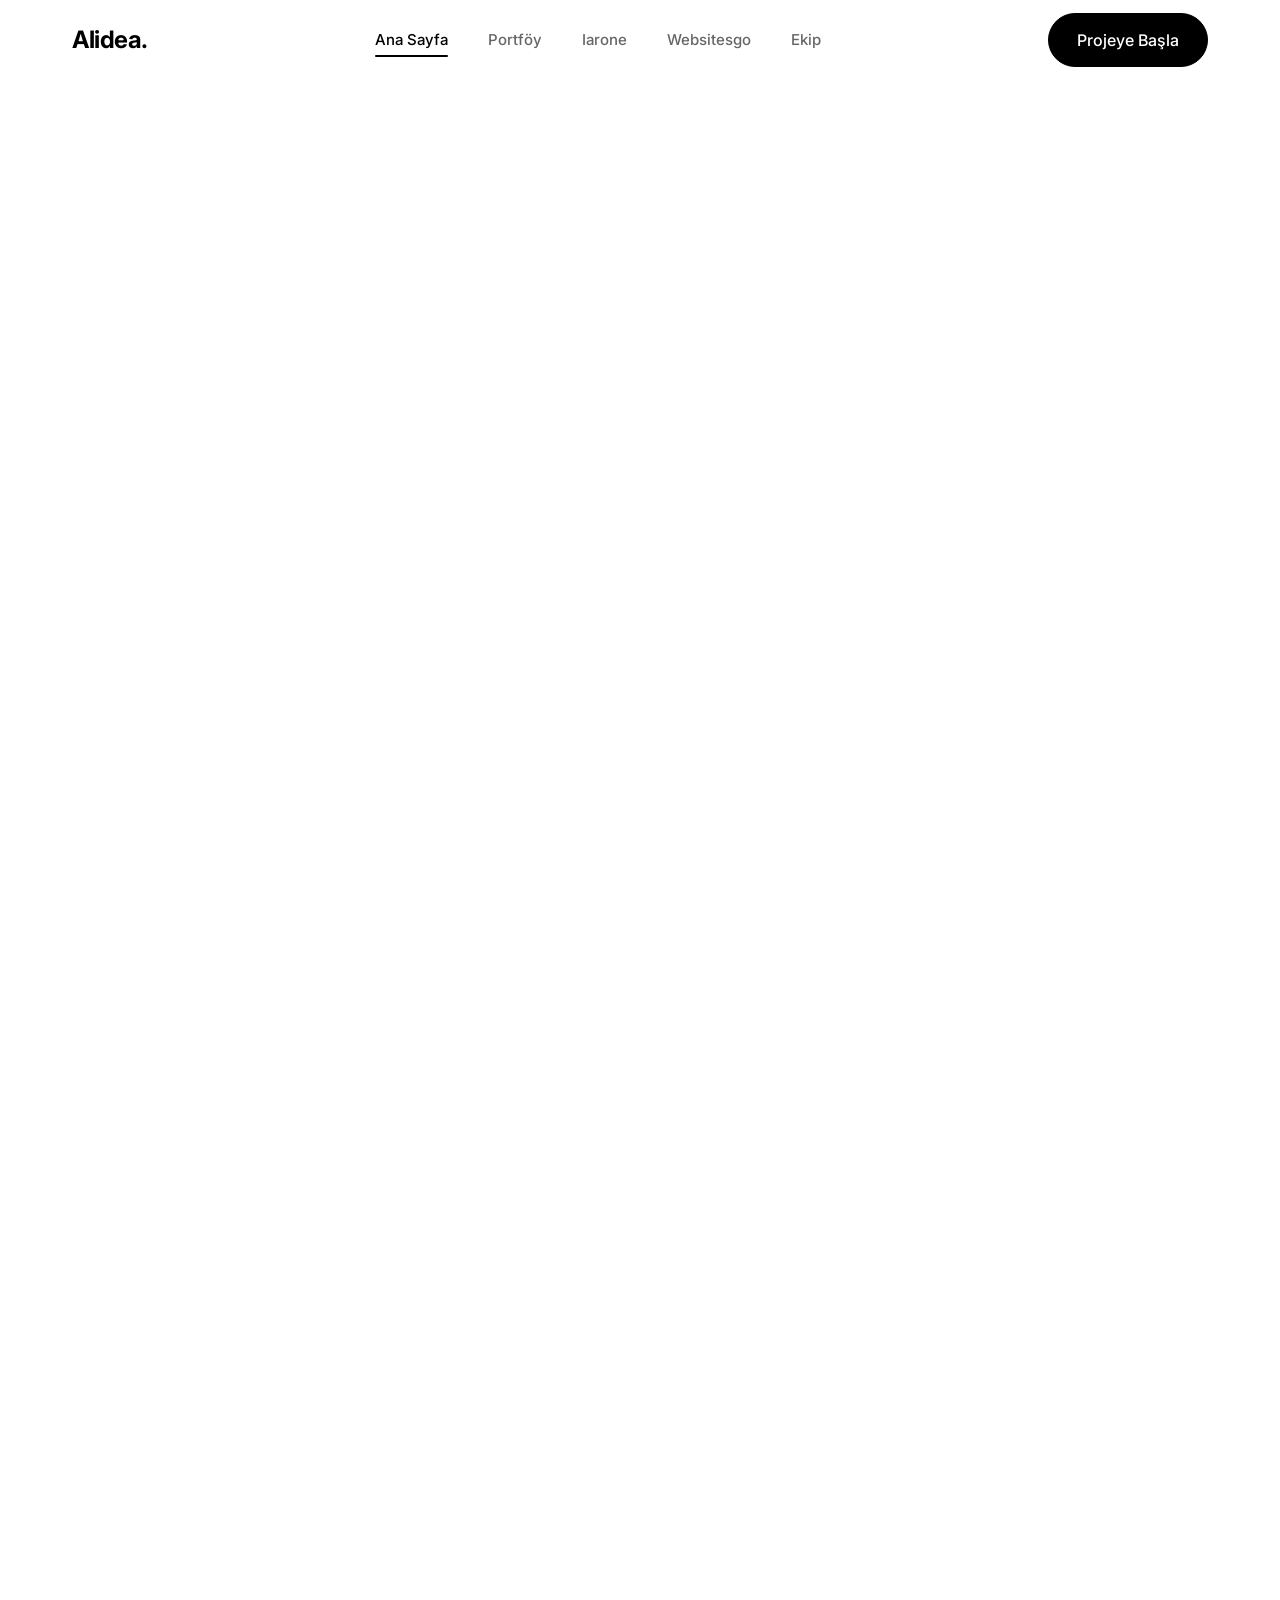
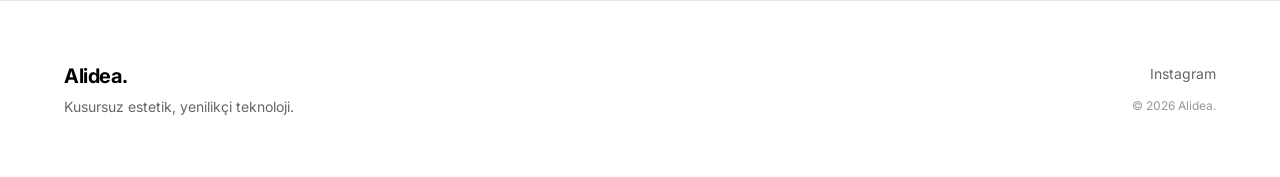
==== index.html @ 19728bf5 "Update footer across all pages with basic minimalist design and dark mode support" ====
<!DOCTYPE html>
<html lang="tr">
<head>
    <meta charset="UTF-8">
    <meta name="viewport" content="width=device-width, initial-scale=1.0">
    <title>Alidea | Dijital Reklam ve Yazılım</title>
    <link rel="stylesheet" href="styles.css">
    <link href="https://fonts.googleapis.com/css2?family=Inter:wght@300;400;500;600;700&display=swap" rel="stylesheet">
    <link rel="stylesheet" href="https://cdnjs.cloudflare.com/ajax/libs/font-awesome/6.4.0/css/all.min.css">
</head>
<body>
    <nav class="navbar">
        <div class="nav-container">
            <a href="index.html" class="logo">Alidea.</a>
            <ul class="nav-links">
                <li><a href="index.html" class="active">Ana Sayfa</a></li>
                <li><a href="portfolio.html">Portföy</a></li>
                <li><a href="iarone.html">Iarone</a></li>
                <li><a href="websitesgo.html">Websitesgo</a></li>
                <li><a href="team.html">Ekip</a></li>
            </ul>
            <a id="navOpenModalBtn" class="btn btn-primary" style="cursor:pointer;">Projeye Başla</a>
        </div>
    </nav>

    <main>
        <!-- Hero Section -->
        <section class="hero slide-up" style="padding-bottom: 4rem; justify-content: center;">
            <div class="hero-content" style="display: flex; flex-direction: column; align-items: center; width: 100%; text-align: center;">
                <div class="hero-left" style="display: flex; flex-direction: column; align-items: center; max-width: 1000px; margin: 0 auto;">
                    <span class="badge">Dijital Reklam & Yazılım Çözümleri</span>
                    <h1 style="font-size: clamp(3.5rem, 8vw, 6.5rem); line-height: 1.05; letter-spacing: -0.04em; text-align: center;">Geleceği tanımlayan<br>dijital deneyimler<br>tasarlıyoruz.</h1>
                    <p style="max-width: 600px; margin-top: 1.5rem; text-align: center; font-size: 1.125rem;">Markanızı yükseltmek için üst düzey stratejiyi kusursuz mühendislikle harmanlıyoruz.</p>
                    <div class="hero-actions" style="justify-content: center; margin-top: 3rem; width: 100%;">
                        <a href="portfolio.html" class="btn btn-primary">Portföyümüz</a>
                        <a href="iarone.html" class="btn btn-secondary">Iarone'u Keşfet</a>
                    </div>
                </div>
            </div>
        </section>

        <!-- Güven Bandı (Ticker) -->
        <div class="ticker-wrap slide-up">
            <div class="ticker">
                <div class="ticker-item">EGE WAFFLE</div>
                <div class="ticker-item divider">/</div>
                <div class="ticker-item">CAKELAB BY ALPNAR</div>
                <div class="ticker-item divider">/</div>
                <div class="ticker-item">ZULU COFFEE</div>
                <div class="ticker-item divider">/</div>
                <div class="ticker-item">CAFEINN</div>
                <div class="ticker-item divider">/</div>
                <div class="ticker-item">IARONE</div>
                <div class="ticker-item divider">/</div>
                <div class="ticker-item">WEBSITESGO</div>
                <div class="ticker-item divider">/</div>
                <div class="ticker-item">ALIDEA</div>
                <div class="ticker-item divider">/</div>
                <!-- Duplicate for infinite effect -->
                <div class="ticker-item">EGE WAFFLE</div>
                <div class="ticker-item divider">/</div>
                <div class="ticker-item">CAKELAB BY ALPNAR</div>
                <div class="ticker-item divider">/</div>
                <div class="ticker-item">ZULU COFFEE</div>
                <div class="ticker-item divider">/</div>
                <div class="ticker-item">CAFEINN</div>
                <div class="ticker-item divider">/</div>
                <div class="ticker-item">IARONE</div>
                <div class="ticker-item divider">/</div>
                <div class="ticker-item">WEBSITESGO</div>
                <div class="ticker-item divider">/</div>
                <div class="ticker-item">ALIDEA</div>
                <div class="ticker-item divider">/</div>
            </div>
        </div>

        <!-- Manifesto -->
        <section class="manifesto slide-up">
            <h2>Sıradan bir ajans değiliz.<br>Kendi teknolojimizi üreten<br>bir inovasyon merkeziyiz.</h2>
        </section>

        <!-- Metrikler -->
        <section class="metrics slide-up">
            <div class="metric-grid">
                <div class="metric-item">
                    <h3><span class="counter" data-target="20">0</span>M+</h3>
                    <p>Organik İzlenme</p>
                </div>
                <div class="metric-item">
                    <h3><span class="counter" data-target="50">0</span>+</h3>
                    <p>Marka ile İş Birliği</p>
                </div>
                <div class="metric-item">
                    <h3><span class="counter" data-target="5">0</span></h3>
                    <p>Özel Teknoloji</p>
                </div>
            </div>
        </section>

        <!-- Reklam Kolu (Kreatif) -->
        <section class="creative-arm slide-up">
            <div class="arm-content">
                <span class="badge">01. Estetik</span>
                <h2>Kreatif Prodüksiyon<br>& Dijital Tasarım</h2>
                <p>Alidea'nın dışa dönük, dikkat çekici yüzü. Premiere Pro ve After Effects ile profesyonel video kurguları, kusursuz renk tonu ayarlarıyla markanıza özel (Sors, Ege Waffle vb.) transparan logolar ve sosyal medya estetiği.</p>
                <a href="portfolio.html" class="text-link">Çalışmaları İncele &rarr;</a>
            </div>
            <div class="arm-visual">
                <div class="glass-orb" style="display: flex; align-items: center; justify-content: center;">
                    <img src="png_alidea.png" alt="Alidea Logo" style="width: 75%; height: auto; opacity: 1;">
                </div>
            </div>
        </section>

        <!-- Yazılım Kolu (İnovasyon) - DARK MODE -->
        <section class="tech-arm dark-mode slide-up">
            <div class="tech-container">
                <div class="arm-visual tech-graphic">
                    <div class="code-block">
                        <span>function</span> initAR() {<br>
                        &nbsp;&nbsp;<span>return</span> <span>new</span> ThreeJS.Engine();<br>
                        }
                    </div>
                </div>
                <div class="arm-content">
                    <span class="badge dark-badge">02. İnovasyon</span>
                    <h2>Yazılım ve<br>İnovasyon Merkezi</h2>
                    <p>Hazır araçları kullanmakla yetinmeyip, sektöre yön veren kendi teknolojilerini inşa eden mühendislik altyapımız.</p>
                    <ul class="feature-list">
                        <li><strong>Iarone:</strong> 2D'yi 3D'ye dönüştüren SaaS platformu</li>
                        <li><strong>Websitesgo:</strong> Özel e-ticaret web altyapıları</li>
                        <li><strong>Plugin One:</strong> Premiere Pro otomasyonu</li>
                    </ul>
                    <a href="iarone.html" class="btn btn-primary inverse-btn">Iarone'u Keşfet</a>
                </div>
            </div>
        </section>

        <!-- Web Sitesi Kolu (Websitesgo) -->
        <section class="creative-arm slide-up" style="background: #FAFAFA; border-top: 1px solid rgba(0,0,0,0.05);">
            <div class="arm-content">
                <span class="badge" style="background: #E5E7EB; color: #374151; border: 1px solid rgba(0,0,0,0.1);">03. Web Sitesi</span>
                <h2>Özel Kurumsal<br>& E-Ticaret Altyapıları</h2>
                <p>Websitesgo altyapısı ile markanızın dijital vitrinini baştan yaratıyoruz. Yüksek performanslı, dönüşüm odaklı ve kusursuz SEO uyumluluğuna sahip kurumsal siteler ve e-ticaret platformları.</p>
                <a href="websitesgo.html" class="text-link" style="color: #111;">Websitesgo'yu İncele &rarr;</a>
            </div>
            <div class="arm-visual">
                <div class="glass-orb" style="display: flex; align-items: center; justify-content: center; background: rgba(0,0,0,0.03); border: 1px solid rgba(0,0,0,0.05); box-shadow: none;">
                    <img src="png_websitesgo.png" alt="Websitesgo Logo" style="width: 75%; height: auto; opacity: 1;">
                </div>
            </div>
        </section>

        <!-- Giant CTA -->
        <section class="giant-cta slide-up">
            <h2>Birlikte harika bir iş<br>ortaya çıkaralım.</h2>
            <button id="openModalBtn" class="btn btn-massive" style="border: none; cursor: pointer; font-family: inherit;">Projeye Başla</button>
        </section>

    </main>

    <!-- PROJECT LEAD MODAL -->
    <div id="leadModal" class="modal-overlay hidden">
        <div class="modal-content premium-modal split-modal">
            <button class="close-modal" id="closeModalBtn">&times;</button>
            
            <div class="modal-left">
                <div class="modal-left-content">
                    <h2 class="modal-brand">Alidea.</h2>
                    <h3 class="modal-slogan">Dijital Geleceğinizi<br>Birlikte İnşa Edelim</h3>
                    <p class="modal-desc">Sıradan bir ajans değiliz. Markanız için en yenilikçi çözümleri üreten bir inovasyon merkeziyiz.</p>
                    <div class="modal-contact">
                        <div class="contact-item"><i class="fa-solid fa-envelope"></i> info@alidea.com</div>
                        <div class="contact-item"><i class="fa-solid fa-phone"></i> +90 (850) 123 45 67</div>
                    </div>
                </div>
                <!-- Decorative Elements -->
                <div class="modal-circle-1"></div>
                <div class="modal-circle-2"></div>
            </div>

            <div class="modal-right">
                <div id="formContentWrap">
                    <div class="modal-header">
                        <h3>Projeye Başla</h3>
                        <p>Hangi alanda birlikte çalışacağız?</p>
                    </div>

                    <form id="leadForm" class="lead-form">
                        <div class="form-group category-selection premium-categories">
                            <label class="category-btn">
                                <input type="radio" name="project_category" value="Yazılım ve Teknoloji" required>
                                <span class="btn-design">Yazılım ve Teknoloji</span>
                            </label>
                            <label class="category-btn">
                                <input type="radio" name="project_category" value="Web Sitesi">
                                <span class="btn-design">Web Sitesi</span>
                            </label>
                            <label class="category-btn">
                                <input type="radio" name="project_category" value="Dijital Reklam">
                                <span class="btn-design">Dijital Reklam</span>
                            </label>
                            <label class="category-btn">
                                <input type="radio" name="project_category" value="Iarone Projesi">
                                <span class="btn-design">Iarone Projesi</span>
                            </label>
                            <label class="category-btn">
                                <input type="radio" name="project_category" value="Video Editörlüğü">
                                <span class="btn-design">Video Editörlüğü</span>
                            </label>
                        </div>

                        <div class="form-row">
                            <div class="form-group modern-input-group">
                                <input type="email" id="leadEmail" name="email" required placeholder=" " class="glass-input premium-input modern-input">
                                <label for="leadEmail">E-posta Adresiniz</label>
                            </div>
                            <div class="form-group modern-input-group">
                                <input type="tel" id="leadPhone" name="phone" required placeholder=" " class="glass-input premium-input modern-input">
                                <label for="leadPhone">Telefon Numaranız</label>
                            </div>
                        </div>

                        <div class="form-group modern-input-group">
                            <textarea id="leadMessage" name="message" required rows="3" placeholder=" " class="glass-input premium-input modern-input"></textarea>
                            <label for="leadMessage">Proje Detayları ve Talepleriniz</label>
                        </div>

                        <button type="submit" class="btn btn-massive submit-btn premium-submit" id="leadSubmitBtn">
                            <span class="btn-text">Talebi Gönder <i class="fa-solid fa-arrow-right" style="margin-left: 8px;"></i></span>
                            <div class="spinner-ring" style="display:none;" id="submitSpinner"></div>
                        </button>
                    </form>
                </div>

                <!-- Premium Success State -->
                <div id="formSuccessMessage" class="success-overlay hidden">
                    <div class="success-icon-wrap">
                        <div class="success-icon-bg"></div>
                        <i class="fa-solid fa-check"></i>
                    </div>
                    <h3 class="success-title">Talep Gönderildi!</h3>
                    <p class="success-desc">Ekibimiz detayları inceleyip sizinle en kısa sürede iletişime geçecek. Birlikte harika işler çıkaracağız!</p>
                </div>
            </div>
        </div>
    </div>

    <footer class="basic-footer">
        <div class="footer-content">
            <div class="footer-left">
                <h2>Alidea.</h2>
                <p>Kusursuz estetik, yenilikçi teknoloji.</p>
            </div>
            <div class="footer-right">
                <div class="footer-socials">
                    <a href="https://www.instagram.com/alideaofficial?utm_source=ig_web_button_share_sheet&igsh=ZDNlZDc0MzIxNw==" target="_blank" rel="noopener noreferrer">Instagram</a>
                </div>
                <p class="footer-copy">&copy; 2026 Alidea.</p>
            </div>
        </div>
    </footer>
    <script src="script.js"></script>
</body>
</html>
---- styles.css ----
:root {
    --bg-color: #ffffff;
    --text-primary: #000000;
    --text-secondary: #666666;
    --border-color: #e5e5e5;
    --surface-color: #f9f9f9;
    --glass-bg: rgba(255, 255, 255, 0.7);
    --glass-border: rgba(255, 255, 255, 0.5);
    
    --font-stack: -apple-system, BlinkMacSystemFont, "San Francisco", "Inter", "Helvetica Neue", Helvetica, Arial, sans-serif;
    
    --shadow-sm: 0 4px 12px rgba(0, 0, 0, 0.05);
    --shadow-md: 0 12px 32px rgba(0, 0, 0, 0.08);
    --shadow-lg: 0 24px 64px rgba(0, 0, 0, 0.12);
    
    --radius-sm: 8px;
    --radius-md: 16px;
    --radius-lg: 24px;
    --radius-xl: 32px;
}

* {
    margin: 0;
    padding: 0;
    box-sizing: border-box;
}

body {
    font-family: var(--font-stack);
    background-color: var(--bg-color);
    color: var(--text-primary);
    line-height: 1.5;
    -webkit-font-smoothing: antialiased;
    overflow-x: hidden;
}

/* Typography */
h1 {
    font-size: clamp(3rem, 5vw, 4.5rem);
    font-weight: 700;
    letter-spacing: -0.03em;
    line-height: 1.1;
    margin-bottom: 1.5rem;
}

h2 {
    font-size: clamp(2rem, 4vw, 3rem);
    font-weight: 600;
    letter-spacing: -0.02em;
    margin-bottom: 1rem;
}

h3 {
    font-size: 1.5rem;
    font-weight: 600;
    letter-spacing: -0.01em;
}

p {
    color: var(--text-secondary);
    font-size: 1.125rem;
    max-width: 600px;
}

.badge {
    display: inline-block;
    padding: 6px 12px;
    background: var(--surface-color);
    border: 1px solid var(--border-color);
    border-radius: 100px;
    font-size: 0.875rem;
    font-weight: 500;
    margin-bottom: 1rem;
    text-transform: uppercase;
    letter-spacing: 0.05em;
    color: var(--text-secondary);
}

/* Buttons */
.btn {
    display: inline-block;
    padding: 14px 28px;
    border-radius: 100px;
    font-weight: 500;
    font-size: 1rem;
    text-decoration: none;
    transition: all 0.3s ease;
    cursor: pointer;
}

.btn-primary {
    background-color: var(--text-primary);
    color: var(--bg-color);
    border: 1px solid var(--text-primary);
}

.btn-primary:hover {
    background-color: #222;
    transform: translateY(-2px);
    box-shadow: 0 8px 24px rgba(0,0,0,0.15);
}

.btn-secondary {
    background-color: transparent;
    color: var(--text-primary);
    border: 1px solid var(--border-color);
}

.btn-secondary:hover {
    background-color: var(--surface-color);
    transform: translateY(-2px);
}

/* Navigation */
.navbar {
    position: fixed;
    top: 0;
    left: 0;
    right: 0;
    height: 80px;
    background: var(--glass-bg);
    backdrop-filter: blur(20px);
    -webkit-backdrop-filter: blur(20px);
    border-bottom: 1px solid var(--glass-border);
    z-index: 1000;
    display: flex;
    align-items: center;
}

.nav-container {
    width: 100%;
    max-width: 1200px;
    margin: 0 auto;
    padding: 0 2rem;
    display: flex;
    justify-content: space-between;
    align-items: center;
}

.logo {
    font-weight: 700;
    font-size: 1.5rem;
    text-decoration: none;
    color: var(--text-primary);
    letter-spacing: -0.02em;
}

.nav-links {
    display: flex;
    list-style: none;
    gap: 2.5rem;
}

.nav-links a {
    text-decoration: none;
    color: var(--text-secondary);
    font-size: 0.9375rem;
    font-weight: 500;
    transition: color 0.2s ease;
    position: relative;
    padding: 6px 0;
}

.nav-links a:hover,
.nav-links a.active {
    color: var(--text-primary);
}

.nav-links a.active::after {
    content: '';
    position: absolute;
    bottom: -2px;
    left: 0;
    right: 0;
    height: 2px;
    background-color: var(--text-primary);
    border-radius: 2px;
}

/* Sections */
section {
    padding: 8rem 2rem;
    max-width: 1200px;
    margin: 0 auto;
}

.section-header {
    text-align: center;
    margin-bottom: 4rem;
    display: flex;
    flex-direction: column;
    align-items: center;
}

/* Hero Section */
.hero {
    padding-top: 12rem;
    min-height: 100vh;
    display: flex;
    align-items: center;
}

.hero-content {
    display: grid;
    grid-template-columns: 1fr 1fr;
    gap: 4rem;
    align-items: center;
}

.hero-actions {
    display: flex;
    gap: 1rem;
    margin-top: 2.5rem;
}

.ui-mockup {
    background: var(--surface-color);
    border-radius: var(--radius-lg);
    padding: 1.5rem;
    box-shadow: var(--shadow-md);
    border: 1px solid var(--border-color);
}

.ui-header {
    margin-bottom: 1.5rem;
}

.ui-dots {
    display: flex;
    gap: 6px;
}

.ui-dots span {
    width: 12px;
    height: 12px;
    border-radius: 50%;
    background: #ddd;
}
.ui-dots span:nth-child(1) { background: #ff5f56; }
.ui-dots span:nth-child(2) { background: #ffbd2e; }
.ui-dots span:nth-child(3) { background: #27c93f; }

.ui-block {
    height: 60px;
    background: #fff;
    border-radius: var(--radius-sm);
    margin-bottom: 1rem;
    box-shadow: 0 2px 8px rgba(0,0,0,0.02);
}

.ui-block.highlight {
    height: 120px;
    background: linear-gradient(135deg, #f5f5f7, #ebebf0);
}

.ui-row {
    display: flex;
    gap: 1rem;
}

.ui-block.half {
    flex: 1;
}

/* Portfolio Section */
.bento-grid {
    display: grid;
    grid-template-columns: repeat(3, 1fr);
    grid-auto-rows: 300px;
    gap: 1.5rem;
}

.bento-item {
    background: var(--surface-color);
    border-radius: var(--radius-xl);
    padding: 2.5rem;
    position: relative;
    overflow: hidden;
    transition: transform 0.4s cubic-bezier(0.16, 1, 0.3, 1), box-shadow 0.4s ease;
    border: 1px solid var(--border-color);
    display: flex;
    flex-direction: column;
}

.bento-item:hover {
    transform: translateY(-4px) scale(1.01);
    box-shadow: var(--shadow-md);
}

.bento-item.large {
    grid-column: span 2;
    grid-row: span 2;
}

.bento-content {
    position: relative;
    z-index: 2;
}

.bento-image {
    position: absolute;
    bottom: 2rem;
    right: 2rem;
    max-width: 60%;
    max-height: 50%;
    z-index: 1;
}

.bento-image.center {
    top: 50%;
    left: 50%;
    transform: translate(-50%, -50%);
    width: 60%;
    height: 60%;
    display: flex;
    align-items: center;
    justify-content: center;
}

.bento-image img {
    max-width: 100%;
    max-height: 100%;
    object-fit: contain;
    filter: drop-shadow(0 10px 20px rgba(0,0,0,0.08));
}

.bento-item.dark-item {
    background: #111;
    color: #fff;
}
.bento-item.dark-item p {
    color: #888;
}

/* Product Section */
.product {
    padding-top: 4rem;
    padding-bottom: 8rem;
}

.product-container {
    background: linear-gradient(to bottom right, #fafafa, #f0f0f0);
    border-radius: 40px;
    padding: 4rem;
    position: relative;
    overflow: hidden;
}

.product-glass-panel {
    background: var(--glass-bg);
    backdrop-filter: blur(40px);
    -webkit-backdrop-filter: blur(40px);
    border: 1px solid var(--glass-border);
    border-radius: var(--radius-xl);
    padding: 4rem;
    display: grid;
    grid-template-columns: 1fr 1fr;
    gap: 4rem;
    align-items: center;
    box-shadow: var(--shadow-lg);
}

.product-logo {
    height: 48px;
    margin-bottom: 2rem;
    filter: drop-shadow(0 4px 12px rgba(0,0,0,0.1));
}

.glass-sphere {
    width: 300px;
    height: 300px;
    margin: 0 auto;
    border-radius: 50%;
    background: radial-gradient(circle at 30% 30%, rgba(255,255,255,0.9), rgba(200,200,200,0.1));
    box-shadow: 
        inset 0 0 40px rgba(255,255,255,0.8),
        0 20px 60px rgba(0,0,0,0.1);
    position: relative;
}
.glass-sphere::after {
    content: '';
    position: absolute;
    top: 10%;
    left: 20%;
    width: 30%;
    height: 30%;
    background: #fff;
    border-radius: 50%;
    filter: blur(10px);
    opacity: 0.8;
}

/* Team Section */
.team-grid {
    display: grid;
    grid-template-columns: repeat(3, 1fr);
    gap: 2rem;
}

.team-card {
    text-align: center;
}

.portrait {
    width: 100%;
    aspect-ratio: 3/4;
    background: var(--surface-color);
    border-radius: var(--radius-lg);
    margin-bottom: 1.5rem;
    border: 1px solid var(--border-color);
    transition: transform 0.4s ease;
}

.team-card:hover .portrait {
    transform: translateY(-8px);
    box-shadow: var(--shadow-md);
}

.team-info p {
    margin: 0 auto;
    font-size: 0.9375rem;
}

/* Footer */
.basic-footer {
    border-top: 1px solid var(--border-color);
    padding: 60px 5%;
    background-color: var(--bg-color);
}

/* Dark Basic Footer */
.basic-footer.dark-footer {
    background-color: #050505;
    border-top: 1px solid #222;
}

.basic-footer.dark-footer .footer-left h2,
.basic-footer.dark-footer .footer-email,
.basic-footer.dark-footer .footer-socials a:hover {
    color: #ffffff;
}

.basic-footer.dark-footer .footer-left p,
.basic-footer.dark-footer .footer-socials a,
.basic-footer.dark-footer .footer-socials span {
    color: #888888;
}

.basic-footer .footer-content {
    max-width: 1200px;
    margin: 0 auto;
    display: flex;
    justify-content: space-between;
    align-items: center;
    flex-wrap: wrap;
    gap: 30px;
}

.basic-footer .footer-left h2 {
    font-size: 20px;
    font-weight: 700;
    color: var(--text-primary);
    margin: 0 0 5px 0;
}

.basic-footer .footer-left p {
    font-size: 14px;
    color: var(--text-secondary);
    margin: 0;
}

.basic-footer .footer-right {
    text-align: right;
    display: flex;
    flex-direction: column;
    gap: 8px;
}

.basic-footer .footer-email {
    font-size: 15px;
    font-weight: 600;
    color: var(--text-primary);
    text-decoration: none;
}

.basic-footer .footer-socials {
    font-size: 14px;
    color: var(--text-secondary);
    display: flex;
    gap: 10px;
    justify-content: flex-end;
}

.basic-footer .footer-socials a {
    color: var(--text-secondary);
    text-decoration: none;
    transition: color 0.3s;
}

.basic-footer .footer-socials a:hover {
    color: var(--text-primary);
}

.basic-footer .footer-copy {
    font-size: 12px;
    color: #999;
    margin-top: 5px;
}

@media (max-width: 768px) {
    .basic-footer .footer-content {
        flex-direction: column;
        align-items: flex-start;
    }
    .basic-footer .footer-right {
        text-align: left;
        align-items: flex-start;
    }
    .basic-footer .footer-socials {
        justify-content: flex-start;
    }
}

/* Animations */
.slide-up {
    opacity: 0;
    transform: translateY(40px);
    transition: opacity 0.8s cubic-bezier(0.16, 1, 0.3, 1), transform 0.8s cubic-bezier(0.16, 1, 0.3, 1);
}

.slide-up.visible {
    opacity: 1;
    transform: translateY(0);
}

/* Responsive */
@media (max-width: 900px) {
    .hero-content {
        grid-template-columns: 1fr;
        text-align: center;
    }
    .hero-actions {
        justify-content: center;
    }
    .bento-grid {
        grid-template-columns: 1fr;
        grid-template-rows: auto;
    }
    .bento-item.large {
        grid-column: 1;
        grid-row: auto;
        min-height: 400px;
    }
    .product-glass-panel {
        grid-template-columns: 1fr;
        padding: 2rem;
    }
    .team-grid {
        grid-template-columns: 1fr;
    }
    .nav-links {
        display: none;
    }
    .metric-grid {
        grid-template-columns: 1fr;
        gap: 2rem;
    }
    .creative-arm, .tech-container {
        grid-template-columns: 1fr;
    }
    .tech-graphic {
        order: 2;
    }
}

/* Golden Tricks Additions */

/* Ticker */
.ticker-wrap {
    width: 100%;
    overflow: hidden;
    background-color: #fcfcfc;
    border-top: 1px solid var(--border-color);
    border-bottom: 1px solid var(--border-color);
    padding: 2rem 0;
    margin: 2rem 0 6rem 0;
}
.ticker {
    display: inline-flex;
    white-space: nowrap;
    animation: ticker 25s linear infinite;
}
.ticker-item {
    font-size: 1.125rem;
    font-weight: 600;
    color: #999;
    letter-spacing: 0.1em;
    padding: 0 3rem;
}
.ticker-item.divider {
    padding: 0;
    color: #ddd;
    font-weight: 300;
}
@keyframes ticker {
    0% { transform: translate3d(0, 0, 0); }
    100% { transform: translate3d(-50%, 0, 0); }
}

/* Manifesto */
.manifesto {
    text-align: center;
    padding: 6rem 2rem;
    max-width: 900px;
    margin: 0 auto;
}
.manifesto h2 {
    font-size: clamp(2.5rem, 6vw, 4rem);
    line-height: 1.1;
    letter-spacing: -0.04em;
    font-weight: 700;
    margin: 0;
}

/* Metrics */
.metrics {
    padding: 4rem 2rem;
    max-width: 1200px;
    margin: 0 auto;
}
.metric-grid {
    display: grid;
    grid-template-columns: repeat(3, 1fr);
    gap: 4rem;
    text-align: center;
}
.metric-item h3 {
    font-size: clamp(3.5rem, 8vw, 5.5rem);
    font-weight: 700;
    letter-spacing: -0.05em;
    line-height: 1;
    margin-bottom: 0.5rem;
}
.metric-item p {
    font-weight: 500;
    color: var(--text-secondary);
    text-transform: uppercase;
    letter-spacing: 0.1em;
    font-size: 0.875rem;
    margin: 0 auto;
}

/* Dual Arms (Creative vs Tech) */
.creative-arm, .tech-container {
    display: grid;
    grid-template-columns: 1fr 1fr;
    gap: 6rem;
    align-items: center;
    max-width: 1200px;
    margin: 0 auto;
}
.creative-arm {
    padding: 4rem 2rem 8rem 2rem;
}
.arm-content h2 {
    font-size: clamp(2.5rem, 4vw, 3.5rem);
    line-height: 1.1;
    margin-bottom: 1.5rem;
}
.text-link {
    display: inline-block;
    margin-top: 1.5rem;
    font-weight: 600;
    color: var(--text-primary);
    text-decoration: none;
    font-size: 1.125rem;
    border-bottom: 2px solid transparent;
    transition: border-color 0.3s;
}
.text-link:hover {
    border-color: var(--text-primary);
}
.glass-orb {
    width: 100%;
    aspect-ratio: 1;
    border-radius: 50%;
    background: linear-gradient(135deg, #f5f5f7, #e0e0e0);
    box-shadow: inset -20px -20px 40px rgba(255,255,255,0.8), 20px 20px 60px rgba(0,0,0,0.05);
}

/* Dark Mode Tech Section */
.tech-arm.dark-mode {
    max-width: 100%;
    background-color: #050505;
    color: #fff;
    padding: 10rem 0;
}
.tech-arm .tech-container {
    padding: 0 2rem;
}
.tech-arm .arm-content h2 {
    color: #fff;
}
.tech-arm .arm-content p {
    color: #888;
}
.badge.dark-badge {
    background: #111;
    border-color: #333;
    color: #aaa;
}
.feature-list {
    list-style: none;
    margin: 2rem 0;
}
.feature-list li {
    padding: 1rem 0;
    border-bottom: 1px solid #222;
    color: #ccc;
}
.feature-list li strong {
    color: #fff;
    margin-right: 0.5rem;
}
.btn-primary.inverse-btn {
    background-color: #fff;
    color: #000;
    border-color: #fff;
    margin-top: 1rem;
}
.btn-primary.inverse-btn:hover {
    background-color: #e5e5e5;
    box-shadow: 0 8px 32px rgba(255,255,255,0.2);
}
.code-block {
    background: #111;
    border: 1px solid #222;
    border-radius: var(--radius-lg);
    padding: 3rem;
    font-family: monospace;
    color: #888;
    font-size: 1.125rem;
    line-height: 1.8;
}
.code-block span {
    color: #fff;
    font-weight: bold;
}

/* Giant CTA */
.giant-cta {
    text-align: center;
    padding: 12rem 2rem;
    max-width: 1200px;
    margin: 0 auto;
}
.giant-cta h2 {
    font-size: clamp(3rem, 6vw, 5rem);
    letter-spacing: -0.04em;
    margin-bottom: 3rem;
}
.btn-massive {
    display: inline-block;
    padding: 24px 64px;
    background-color: var(--text-primary);
    color: var(--bg-color);
    font-size: 1.5rem;
    font-weight: 600;
    border-radius: 100px;
    text-decoration: none;
    transition: all 0.3s ease;
}
.btn-massive:hover {
    transform: translateY(-4px) scale(1.02);
    box-shadow: 0 24px 64px rgba(0,0,0,0.2);
}

/* Portfolio Redesign */
.portfolio-hero {
    text-align: center;
    padding: 12rem 2rem 6rem;
}
.portfolio-hero h1 {
    font-size: clamp(3rem, 7vw, 5rem);
    letter-spacing: -0.04em;
    margin-bottom: 1.5rem;
}
.portfolio-hero p {
    font-size: 1.25rem;
    max-width: 700px;
    margin: 0 auto;
    color: var(--text-secondary);
}

.case-study {
    padding: 6rem 0;
}
.case-study-container {
    max-width: 1200px;
    margin: 0 auto;
    padding: 0 2rem;
    display: grid;
    grid-template-columns: 1fr 1.2fr;
    gap: 6rem;
    align-items: center;
}
.case-study-container.reversed {
    grid-template-columns: 1.2fr 1fr;
}
.case-study-container.reversed .case-info {
    order: 2;
}
.case-study-container.reversed .case-visual {
    order: 1;
}

.case-info h2 {
    font-size: clamp(2.5rem, 5vw, 4rem);
    line-height: 1.1;
    margin-bottom: 1.5rem;
}
.case-desc {
    font-size: 1.125rem;
    line-height: 1.8;
    color: var(--text-secondary);
    margin-bottom: 2.5rem;
}
.case-stats {
    list-style: none;
    border-top: 1px solid var(--border-color);
    padding-top: 1.5rem;
}
.case-stats li {
    margin-bottom: 0.5rem;
}
.case-stats strong {
    margin-right: 0.5rem;
}

.case-visual img {
    width: 100%;
    height: auto;
    border-radius: var(--radius-lg);
    box-shadow: var(--shadow-lg);
    transition: transform 0.5s ease;
}
.case-visual:hover img {
    transform: scale(1.02);
}

.dark-case {
    background-color: #050505;
    color: #fff;
    padding: 10rem 0;
    max-width: 100%;
}
.dark-case .case-desc {
    color: #aaa;
}
.dark-case .case-stats {
    border-color: #333;
}
.dark-case .case-stats li {
    color: #ccc;
}

/* Brand Wall */
.brand-wall {
    padding: 8rem 2rem;
    text-align: center;
}
.brand-grid {
    display: grid;
    grid-template-columns: repeat(auto-fit, minmax(150px, 1fr));
    gap: 3rem;
    max-width: 1200px;
    margin: 4rem auto 0;
    align-items: center;
    justify-items: center;
}
.brand-logo {
    display: flex;
    justify-content: center;
    align-items: center;
    padding: 1rem;
    transition: transform 0.3s ease, opacity 0.3s ease;
    opacity: 0.6;
}
.brand-logo:hover {
    transform: scale(1.05);
    opacity: 1;
}
.brand-logo img {
    max-width: 100%;
    max-height: 80px;
    object-fit: contain;
    filter: grayscale(100%) contrast(1.2);
    transition: filter 0.3s ease;
}
.brand-logo:hover img {
    filter: grayscale(0%) contrast(1);
}

/* Service Pillars */
.service-pillars {
    display: grid;
    grid-template-columns: repeat(3, 1fr);
    gap: 4rem;
    max-width: 1200px;
    margin: 0 auto;
    padding: 4rem 2rem 8rem;
}
.pillar-icon {
    font-size: 3rem;
    font-weight: 300;
    color: #ddd;
    margin-bottom: 1.5rem;
}
.pillar h3 {
    font-size: 1.5rem;
    margin-bottom: 1rem;
}
.pillar p {
    color: var(--text-secondary);
    line-height: 1.7;
}

@media (max-width: 900px) {
    .case-study-container, .case-study-container.reversed {
        grid-template-columns: 1fr;
        gap: 3rem;
    }
    .case-study-container.reversed .case-info {
        order: 1;
    }
    .case-study-container.reversed .case-visual {
        order: 2;
    }
    .service-pillars {
        grid-template-columns: 1fr;
        gap: 3rem;
    }
}

/* --- TEAM PAGE DARK MODE & BENTO GRID --- */

body.dark-theme {
    background-color: #000000;
    color: #ffffff;
}
.dark-navbar {
    background-color: rgba(0, 0, 0, 0.8) !important;
    border-bottom: 1px solid rgba(255, 255, 255, 0.1);
}
.dark-navbar .logo {
    color: #ffffff !important;
}
.dark-navbar .nav-links a {
    color: #aaaaaa;
}
.dark-navbar .nav-links a:hover {
    color: #ffffff;
}

.team-main {
    padding-top: 140px;
    padding-bottom: 6rem;
}

.team-header {
    text-align: center;
    margin-bottom: 4rem;
}
.team-header h1 {
    font-size: clamp(3rem, 6vw, 4.5rem);
    letter-spacing: -0.05em;
    margin-bottom: 1rem;
    background: linear-gradient(180deg, #ffffff 0%, #888888 100%);
    -webkit-background-clip: text;
    -webkit-text-fill-color: transparent;
}
.team-header p {
    font-size: 1.25rem;
    color: #888;
    text-align: center;
    margin: 0 auto;
    width: 100%;
}

.bento-container {
    display: grid;
    grid-template-columns: repeat(3, 1fr);
    gap: 2rem;
    max-width: 1200px;
    margin: 0 auto;
    padding: 0 2rem;
}

.glass-panel {
    background: rgba(255, 255, 255, 0.03);
    border: 1px solid rgba(255, 255, 255, 0.08);
    backdrop-filter: blur(20px);
    -webkit-backdrop-filter: blur(20px);
    border-radius: 24px;
    overflow: hidden;
    transition: transform 0.4s cubic-bezier(0.16, 1, 0.3, 1), border-color 0.4s ease;
}
.glass-panel:hover {
    transform: translateY(-8px);
    border-color: rgba(255, 255, 255, 0.2);
}

.media-container {
    position: relative;
    width: 100%;
    aspect-ratio: 4/5;
    overflow: hidden;
    background-color: #111;
}

.portrait-overlay {
    width: 100%;
    height: 100%;
    position: absolute;
    top: 0;
    left: 0;
    background-size: cover;
    background-position: top center;
    transition: transform 0.6s cubic-bezier(0.16, 1, 0.3, 1);
    z-index: 2;
}

.bento-card:hover .portrait-overlay {
    transform: scale(1.05);
}

.bento-content {
    padding: 2rem;
}

.bento-header h2 {
    font-size: 1.5rem;
    margin-bottom: 0.25rem;
}

.motto {
    display: block;
    font-size: 0.875rem;
    color: #aaa;
    font-style: italic;
    margin-bottom: 1.5rem;
}

.role-desc {
    font-size: 0.95rem;
    line-height: 1.6;
    color: #ccc;
    margin-bottom: 1.5rem;
}

.stack-badges {
    display: flex;
    flex-wrap: wrap;
    gap: 0.5rem;
    margin-bottom: 1.5rem;
}

.glass-badge {
    background: rgba(255, 255, 255, 0.05);
    border: 1px solid rgba(255, 255, 255, 0.1);
    color: #fff;
    font-size: 0.75rem;
    padding: 0.25rem 0.75rem;
    border-radius: 100px;
    letter-spacing: 0.05em;
}

.social-links {
    display: flex;
    gap: 1rem;
}
.social-links a {
    color: #888;
    font-size: 1.25rem;
    transition: color 0.3s ease;
}
.social-links a:hover {
    color: #fff;
}

.partners-section {
    max-width: 1200px;
    margin: 6rem auto 0;
    padding: 0 2rem;
    text-align: center;
}
.partners-section h3 {
    font-size: 1.5rem;
    margin-bottom: 2rem;
    color: #aaa;
}

.partners-grid {
    display: grid;
    grid-template-columns: repeat(4, 1fr);
    gap: 1.5rem;
}

.partner-card {
    padding: 1.5rem;
    font-size: 0.875rem;
    color: #888;
    border-radius: 16px;
    display: flex;
    flex-direction: column;
    justify-content: center;
    align-items: center;
}
.partner-card span {
    font-weight: 600;
    color: #fff;
    margin-bottom: 0.5rem;
    font-size: 1rem;
}

.dark-footer {
    background-color: #000;
    border-top: 1px solid rgba(255, 255, 255, 0.1);
    padding: 4rem 2rem;
}

@media (max-width: 900px) {
    .bento-container {
        grid-template-columns: 1fr;
    }
    .partners-grid {
        grid-template-columns: 1fr 1fr;
    }
}

/* --- IARONE SPATIAL COMPUTING DARK MODE --- */

.iarone-main {
    padding-top: 140px;
    padding-bottom: 6rem;
}

.iarone-hero {
    text-align: center;
    position: relative;
    padding: 2rem 2rem 8rem;
    overflow: hidden;
}

.hero-glow {
    position: absolute;
    top: -20%;
    left: 50%;
    transform: translateX(-50%);
    width: 60vw;
    height: 60vw;
    background: radial-gradient(circle, rgba(16, 185, 129, 0.15) 0%, rgba(0, 0, 0, 0) 60%);
    z-index: -1;
    pointer-events: none;
}

.iarone-hero h1 {
    font-size: clamp(3.5rem, 6vw, 5.5rem);
    letter-spacing: -0.04em;
    line-height: 1.1;
    margin-bottom: 1.5rem;
}

.gradient-text {
    background: linear-gradient(135deg, #fff 0%, #10B981 100%);
    -webkit-background-clip: text;
    -webkit-text-fill-color: transparent;
}

.iarone-hero p {
    font-size: 1.25rem;
    color: #888;
    max-width: 700px;
    margin: 0 auto 4rem;
    line-height: 1.6;
}

.futuristic-canvas {
    width: 100%;
    max-width: 800px;
    height: 400px;
    margin: 0 auto 4rem;
    position: relative;
    border-radius: 2rem;
    border: 1px solid rgba(255, 255, 255, 0.05);
    background: rgba(255, 255, 255, 0.02);
    backdrop-filter: blur(10px);
    display: flex;
    align-items: center;
    justify-content: center;
    overflow: hidden;
}

.canvas-grid {
    position: absolute;
    top: 0;
    left: 0;
    width: 100%;
    height: 100%;
    background-image: linear-gradient(rgba(255, 255, 255, 0.03) 1px, transparent 1px),
    linear-gradient(90deg, rgba(255, 255, 255, 0.03) 1px, transparent 1px);
    background-size: 40px 40px;
    transform: perspective(500px) rotateX(60deg) translateY(-100px) translateZ(-200px);
    animation: gridMove 20s linear infinite;
}

@keyframes gridMove {
    0% { transform: perspective(500px) rotateX(60deg) translateY(0) translateZ(-200px); }
    100% { transform: perspective(500px) rotateX(60deg) translateY(40px) translateZ(-200px); }
}

.canvas-orb {
    width: 150px;
    height: 150px;
    background: radial-gradient(circle at 30% 30%, rgba(255, 255, 255, 0.8), rgba(16, 185, 129, 0.4), transparent);
    border-radius: 50%;
    box-shadow: 0 0 60px rgba(16, 185, 129, 0.3), inset 0 0 20px rgba(255, 255, 255, 0.5);
    animation: float 6s ease-in-out infinite;
    z-index: 2;
}

@keyframes float {
    0%, 100% { transform: translateY(0) scale(1); }
    50% { transform: translateY(-20px) scale(1.05); }
}

.canvas-text {
    position: absolute;
    bottom: 2rem;
    color: rgba(255, 255, 255, 0.3);
    font-size: 0.85rem;
    letter-spacing: 0.2em;
    text-transform: uppercase;
    z-index: 2;
}

.section-title {
    text-align: center;
    margin-bottom: 4rem;
}
.section-title h2 {
    font-size: clamp(2.5rem, 4vw, 3.5rem);
    letter-spacing: -0.03em;
    margin-bottom: 1rem;
    color: #fff;
}
.section-title p {
    font-size: 1.25rem;
    color: #888;
}

.process-track {
    display: flex;
    align-items: center;
    justify-content: center;
    max-width: 1200px;
    margin: 0 auto 8rem;
    padding: 0 2rem;
    gap: 1rem;
}

.process-node {
    flex: 1;
    padding: 2rem;
    text-align: center;
    position: relative;
}

.node-icon {
    font-size: 2rem;
    color: rgba(255,255,255,0.8);
    margin-bottom: 1.5rem;
}

.process-node h4 {
    font-size: 1.2rem;
    margin: 1rem 0 0.5rem;
}

.process-node p {
    font-size: 0.9rem;
    color: #888;
    line-height: 1.5;
}

.process-connector {
    width: 40px;
    height: 2px;
    background: linear-gradient(90deg, rgba(255,255,255,0.1), rgba(16,185,129,0.5));
    border-radius: 2px;
}

.target-badge {
    display: inline-flex;
    align-items: center;
    gap: 0.75rem;
    background: rgba(255, 255, 255, 0.05);
    border: 1px solid rgba(255, 255, 255, 0.1);
    padding: 0.5rem 1.25rem;
    border-radius: 100px;
    font-size: 0.85rem;
    font-weight: 500;
    color: #ccc;
    margin-bottom: 2rem;
}

.target-dot.pulsing {
    width: 8px;
    height: 8px;
    background: #10B981;
    border-radius: 50%;
    box-shadow: 0 0 0 0 rgba(16, 185, 129, 0.7);
    animation: pulse-dot 2s infinite;
}

@keyframes pulse-dot {
    0% { transform: scale(0.95); box-shadow: 0 0 0 0 rgba(16, 185, 129, 0.7); }
    70% { transform: scale(1); box-shadow: 0 0 0 10px rgba(16, 185, 129, 0); }
    100% { transform: scale(0.95); box-shadow: 0 0 0 0 rgba(16, 185, 129, 0); }
}

@media (max-width: 900px) {
    .process-track {
        flex-direction: column;
        gap: 2rem;
    }
    .process-connector {
        width: 2px;
        height: 40px;
        background: linear-gradient(180deg, rgba(255,255,255,0.1), rgba(16,185,129,0.5));
    }
}

/* --- WEBSITESGO PREMIUM WHITE AESTHETIC --- */

body.light-theme {
    background-color: #FAFAFA;
    color: #111827;
}

.light-navbar {
    background-color: rgba(255, 255, 255, 0.8) !important;
    border-bottom: 1px solid rgba(0, 0, 0, 0.05);
    backdrop-filter: blur(10px);
}
.light-navbar .logo {
    color: #111827 !important;
}
.light-navbar .nav-links a {
    color: #6B7280;
}
.light-navbar .nav-links a:hover {
    color: #111827;
}
.light-navbar .btn-primary {
    background-color: #111827;
    color: #FFFFFF;
}

.websitesgo-main {
    padding-top: 140px;
    padding-bottom: 6rem;
}

.websitesgo-hero {
    text-align: center;
    max-width: 900px;
    margin: 0 auto 5rem;
    padding: 0 2rem;
}

.wg-badge {
    display: inline-block;
    background: #F3F4F6;
    color: #374151;
    font-size: 0.85rem;
    font-weight: 500;
    padding: 0.4rem 1rem;
    border-radius: 100px;
    margin-bottom: 1.5rem;
    border: 1px solid rgba(0, 0, 0, 0.06);
}

.websitesgo-hero h2 {
    font-size: clamp(2.5rem, 4vw, 3.5rem);
    font-weight: 700;
    letter-spacing: -0.03em;
    line-height: 1.1;
    margin-bottom: 1.5rem;
    color: #111827;
}

.websitesgo-hero p {
    font-size: 1.2rem;
    color: #6B7280;
    line-height: 1.6;
    max-width: 700px;
    margin: 0 auto;
}

.websitesgo-features {
    max-width: 1200px;
    margin: 0 auto;
    padding: 0 2rem;
}

.wg-grid {
    display: grid;
    grid-template-columns: repeat(2, 1fr);
    gap: 2rem;
}

.wg-card {
    background: #FFFFFF;
    border: 1px solid rgba(0, 0, 0, 0.06);
    border-radius: 1.5rem;
    padding: 3rem;
    box-shadow: 0 4px 20px rgba(0, 0, 0, 0.02);
    transition: transform 0.3s ease, box-shadow 0.3s ease;
}

.wg-card:hover {
    transform: translateY(-5px);
    box-shadow: 0 20px 40px rgba(0, 0, 0, 0.06);
}

.wg-icon {
    width: 50px;
    height: 50px;
    background: #FAFAFA;
    border: 1px solid rgba(0, 0, 0, 0.06);
    border-radius: 1rem;
    display: flex;
    align-items: center;
    justify-content: center;
    font-size: 1.5rem;
    color: #111827;
    margin-bottom: 1.5rem;
}

.wg-card h3 {
    font-size: 1.25rem;
    margin-bottom: 1rem;
    color: #111827;
}

.wg-card p {
    font-size: 1rem;
    color: #6B7280;
    line-height: 1.6;
}

.light-footer {
    background-color: #FFFFFF;
    border-top: 1px solid rgba(0, 0, 0, 0.05);
    padding: 4rem 2rem;
}
.light-footer .logo {
    color: #111827 !important;
}

@media (max-width: 768px) {
    .wg-grid {
        grid-template-columns: 1fr;
    }
}

/* --- LEAD COLLECTION MODAL --- */
.modal-overlay {
    position: fixed;
    top: 0;
    left: 0;
    width: 100vw;
    height: 100vh;
    background: rgba(0, 0, 0, 0.8);
    backdrop-filter: blur(15px);
    z-index: 9999;
    display: flex;
    align-items: center;
    justify-content: center;
    opacity: 1;
    transition: opacity 0.3s ease, visibility 0.3s ease;
}

.modal-overlay.hidden {
    opacity: 0;
    visibility: hidden;
    pointer-events: none;
}

.modal-content {
    background: #111;
    border: 1px solid rgba(255, 255, 255, 0.1);
    width: 90%;
    max-width: 600px;
    border-radius: 24px;
    padding: 3rem;
    position: relative;
    max-height: 90vh;
    overflow-y: auto;
    box-shadow: 0 20px 60px rgba(0,0,0,0.5);
    transform: translateY(0);
    transition: transform 0.3s cubic-bezier(0.16, 1, 0.3, 1);
}

.modal-overlay.hidden .modal-content {
    transform: translateY(20px);
}

.close-modal {
    position: absolute;
    top: 1.5rem;
    right: 1.5rem;
    background: none;
    border: none;
    color: #888;
    font-size: 2rem;
    cursor: pointer;
    transition: color 0.2s;
}
.close-modal:hover {
    color: #fff;
}

.modal-header {
    text-align: center;
    margin-bottom: 2rem;
}
.modal-header h3 {
    font-size: 2rem;
    color: #fff;
    margin-bottom: 0.5rem;
}
.modal-header p {
    color: #888;
    font-size: 1rem;
}

.lead-form {
    display: flex;
    flex-direction: column;
    gap: 1.5rem;
}

.category-selection {
    display: flex;
    flex-wrap: wrap;
    gap: 0.75rem;
    justify-content: center;
    margin-bottom: 1rem;
}

.category-btn {
    cursor: pointer;
}
.category-btn input {
    display: none;
}
.btn-design {
    display: inline-block;
    padding: 0.6rem 1.2rem;
    background: rgba(255, 255, 255, 0.05);
    border: 1px solid rgba(255, 255, 255, 0.1);
    color: #ccc;
    border-radius: 100px;
    font-size: 0.85rem;
    transition: all 0.2s ease;
}

.category-btn input:checked + .btn-design {
    background: #fff;
    color: #000;
    border-color: #fff;
    font-weight: 600;
}
.category-btn:hover .btn-design {
    border-color: rgba(255, 255, 255, 0.3);
}

.form-row {
    display: flex;
    gap: 1rem;
}
.form-row .form-group {
    flex: 1;
}

.form-group label {
    display: block;
    color: #aaa;
    font-size: 0.85rem;
    margin-bottom: 0.5rem;
}

.glass-input {
    width: 100%;
    background: rgba(255, 255, 255, 0.03);
    border: 1px solid rgba(255, 255, 255, 0.1);
    padding: 1rem;
    border-radius: 12px;
    color: #fff;
    font-family: inherit;
    font-size: 1rem;
    transition: border-color 0.2s ease, background 0.2s ease;
    box-sizing: border-box;
}
.glass-input:focus {
    outline: none;
    border-color: #fff;
    background: rgba(255, 255, 255, 0.08);
}
.glass-input::placeholder {
    color: #555;
}

.success-message {
    background: rgba(16, 185, 129, 0.1);
    border: 1px solid rgba(16, 185, 129, 0.3);
    color: #10B981;
    padding: 1rem;
    border-radius: 12px;
    text-align: center;
    font-size: 0.95rem;
    margin-top: 1rem;
}

@media (max-width: 600px) {
    .form-row {
        flex-direction: column;
    }
    .modal-content {
        padding: 2rem 1.5rem;
    }
}
/* --- PREMIUM MODAL STYLES --- */
.premium-modal {
    background: linear-gradient(180deg, #18181b 0%, #09090b 100%);
    border: 1px solid rgba(255, 255, 255, 0.08);
    box-shadow: 0 0 0 1px rgba(255,255,255,0.05), 0 30px 60px rgba(0,0,0,0.6), 0 0 80px rgba(108, 99, 255, 0.15);
    overflow-y: auto;
    overflow-x: hidden;
}

.modal-icon {
    font-size: 36px;
    margin-bottom: 15px;
    background: linear-gradient(135deg, rgba(255,255,255,0.1), rgba(255,255,255,0.02));
    width: 70px;
    height: 70px;
    border-radius: 20px;
    display: inline-flex;
    align-items: center;
    justify-content: center;
    border: 1px solid rgba(255,255,255,0.05);
    box-shadow: 0 10px 20px rgba(0,0,0,0.3);
}

.premium-input {
    background: rgba(255,255,255,0.03);
    border: 1px solid rgba(255,255,255,0.06);
    border-radius: 12px;
    transition: all 0.3s cubic-bezier(0.16, 1, 0.3, 1);
}

.premium-input:focus {
    background: rgba(108, 99, 255, 0.05);
    border-color: rgba(108, 99, 255, 0.5);
    box-shadow: 0 0 0 4px rgba(108, 99, 255, 0.15);
}

.premium-categories .category-btn input:checked + .btn-design {
    background: linear-gradient(135deg, rgba(108, 99, 255, 0.2), rgba(108, 99, 255, 0.05));
    border-color: #6c63ff;
    color: #fff;
    box-shadow: 0 0 20px rgba(108, 99, 255, 0.3);
    transform: translateY(-2px);
}

.premium-submit {
    position: relative;
    overflow: hidden;
    background: linear-gradient(135deg, #6c63ff, #8b5cf6);
    color: #fff;
    transition: all 0.3s ease;
    border: none;
}

.premium-submit:hover {
    transform: translateY(-2px);
    box-shadow: 0 15px 30px rgba(108, 99, 255, 0.4);
}

.premium-submit:active {
    transform: translateY(0);
}

.spinner-ring {
    width: 20px; height: 20px;
    border: 2px solid rgba(255,255,255,0.3);
    border-top-color: #fff;
    border-radius: 50%;
    animation: spin 0.8s linear infinite;
    display: inline-block;
    vertical-align: middle;
}
@keyframes spin { 100% { transform: rotate(360deg); } }

/* Success Overlay */
.success-overlay {
    display: flex;
    flex-direction: column;
    align-items: center;
    justify-content: center;
    text-align: center;
    padding: 2rem 0;
    opacity: 0;
    visibility: hidden;
    transition: all 0.5s cubic-bezier(0.16, 1, 0.3, 1);
    transform: translateY(20px);
}

.success-overlay.visible {
    opacity: 1;
    visibility: visible;
    transform: translateY(0);
}

.success-icon-wrap {
    position: relative;
    width: 100px;
    height: 100px;
    margin-bottom: 25px;
    display: flex;
    align-items: center;
    justify-content: center;
}

.success-icon-bg {
    position: absolute;
    inset: 0;
    background: radial-gradient(circle, rgba(67, 233, 123, 0.2) 0%, transparent 70%);
    animation: pulseBg 2s infinite alternate;
}

@keyframes pulseBg {
    0% { transform: scale(1); opacity: 0.5; }
    100% { transform: scale(1.5); opacity: 1; }
}

.success-icon-wrap i {
    font-size: 40px;
    color: #43e97b;
    background: rgba(67, 233, 123, 0.1);
    width: 80px; height: 80px;
    border-radius: 50%;
    display: flex;
    align-items: center;
    justify-content: center;
    border: 2px solid rgba(67, 233, 123, 0.3);
    box-shadow: 0 0 30px rgba(67, 233, 123, 0.4);
    z-index: 2;
    animation: popIn 0.6s cubic-bezier(0.16, 1, 0.3, 1) backwards;
}

@keyframes popIn {
    0% { transform: scale(0); opacity: 0; }
    70% { transform: scale(1.1); }
    100% { transform: scale(1); opacity: 1; }
}

.success-title {
    font-size: 28px;
    font-weight: 700;
    margin-bottom: 15px;
    color: #fff;
    animation: slideUpFade 0.6s ease 0.2s backwards;
}

.success-desc {
    font-size: 16px;
    color: #999;
    line-height: 1.6;
    max-width: 400px;
    animation: slideUpFade 0.6s ease 0.3s backwards;
}

@keyframes slideUpFade {
    0% { transform: translateY(20px); opacity: 0; }
    100% { transform: translateY(0); opacity: 1; }
}
/* --- ULTRA MODERN SPLIT MODAL --- */
.split-modal {
    display: flex;
    flex-direction: row;
    padding: 0;
    max-width: 1000px;
    background: #0f0f13;
    border-radius: 24px;
    overflow: hidden;
}

.split-modal .close-modal {
    z-index: 10;
    color: #fff;
    background: rgba(0,0,0,0.2);
    border-radius: 50%;
    width: 40px; height: 40px;
    display: flex; align-items: center; justify-content: center;
    top: 20px; right: 20px;
}

.modal-left {
    width: 40%;
    background: linear-gradient(135deg, #18181b 0%, #2a2a35 100%);
    padding: 50px 40px;
    color: #fff;
    position: relative;
    display: flex;
    flex-direction: column;
    justify-content: center;
    border-right: 1px solid rgba(255,255,255,0.05);
}

.modal-brand {
    font-size: 28px;
    font-weight: 800;
    margin-bottom: 30px;
    letter-spacing: -1px;
}

.modal-slogan {
    font-size: 32px;
    font-weight: 700;
    line-height: 1.2;
    margin-bottom: 20px;
    background: linear-gradient(to right, #fff, #aaa);
    -webkit-background-clip: text;
    -webkit-text-fill-color: transparent;
}

.modal-desc {
    font-size: 15px;
    color: rgba(255,255,255,0.6);
    line-height: 1.6;
    margin-bottom: 40px;
}

.modal-contact {
    display: flex;
    flex-direction: column;
    gap: 15px;
}

.contact-item {
    display: flex;
    align-items: center;
    gap: 12px;
    font-size: 14px;
    color: rgba(255,255,255,0.8);
}
.contact-item i { color: #6c63ff; font-size: 18px; }

.modal-circle-1, .modal-circle-2 {
    position: absolute;
    border-radius: 50%;
    filter: blur(60px);
    z-index: 0;
    pointer-events: none;
}
.modal-circle-1 {
    width: 300px; height: 300px;
    background: rgba(108, 99, 255, 0.15);
    top: -100px; left: -100px;
}
.modal-circle-2 {
    width: 250px; height: 250px;
    background: rgba(67, 233, 123, 0.1);
    bottom: -50px; right: -50px;
}
.modal-left-content { position: relative; z-index: 2; }

.modal-right {
    width: 60%;
    padding: 50px 40px;
    position: relative;
    background: #0f0f13;
}

.modal-header h3 {
    font-size: 24px;
    font-weight: 700;
    margin-bottom: 8px;
}
.modal-header p {
    font-size: 14px;
    color: #888;
    margin-bottom: 30px;
}

/* Floating Labels */
.modern-input-group {
    position: relative;
    margin-bottom: 20px;
}

.modern-input {
    width: 100%;
    padding: 16px;
    padding-top: 24px;
    background: rgba(255,255,255,0.03);
    border: 1px solid rgba(255,255,255,0.08);
    border-radius: 12px;
    color: #fff;
    font-size: 15px;
    transition: all 0.3s;
    outline: none;
}

.modern-input-group label {
    position: absolute;
    top: 20px;
    left: 16px;
    font-size: 15px;
    color: rgba(255,255,255,0.5);
    transition: all 0.2s ease-out;
    pointer-events: none;
}

.modern-input:focus,
.modern-input:not(:placeholder-shown) {
    background: rgba(108, 99, 255, 0.05);
    border-color: rgba(108, 99, 255, 0.4);
}

.modern-input:focus + label,
.modern-input:not(:placeholder-shown) + label {
    top: 8px;
    font-size: 11px;
    color: #6c63ff;
    font-weight: 600;
}

@media (max-width: 900px) {
    .split-modal { flex-direction: column; }
    .modal-left { width: 100%; padding: 30px 20px; }
    .modal-right { width: 100%; padding: 30px 20px; }
}
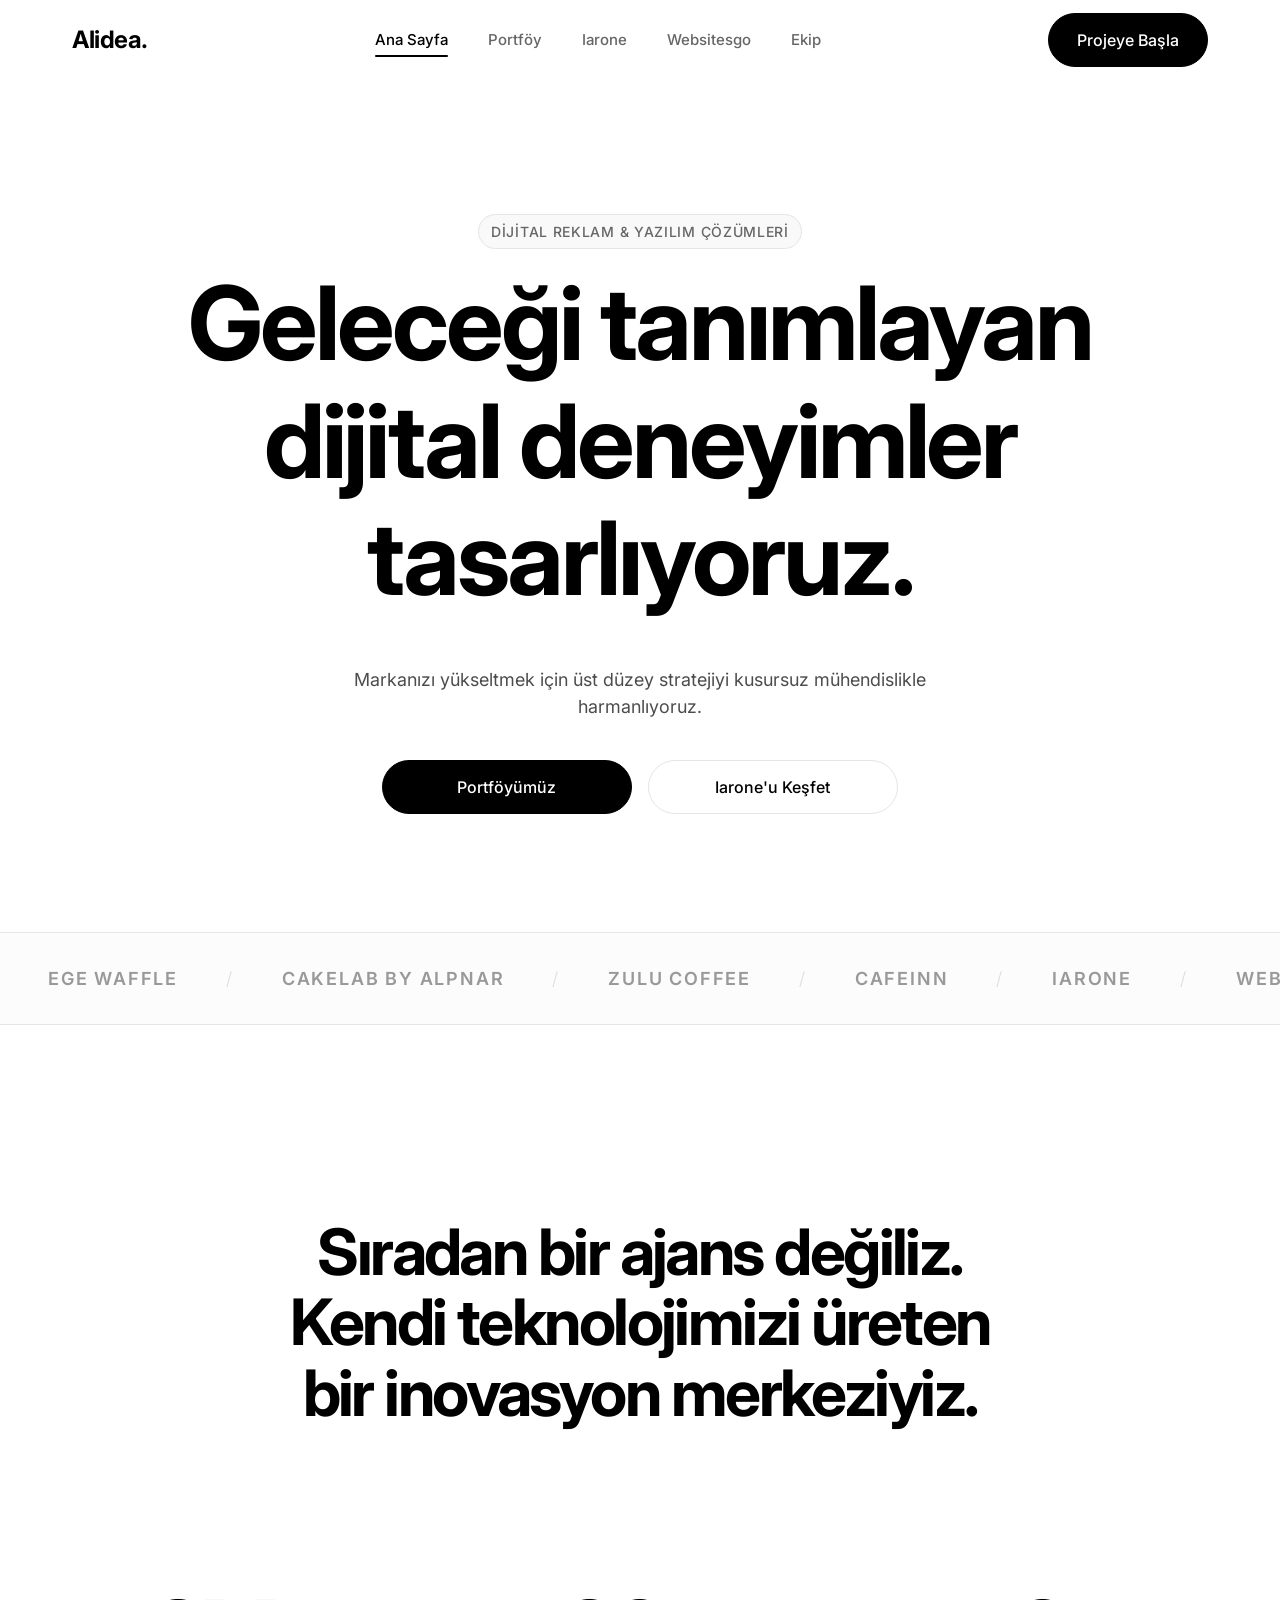
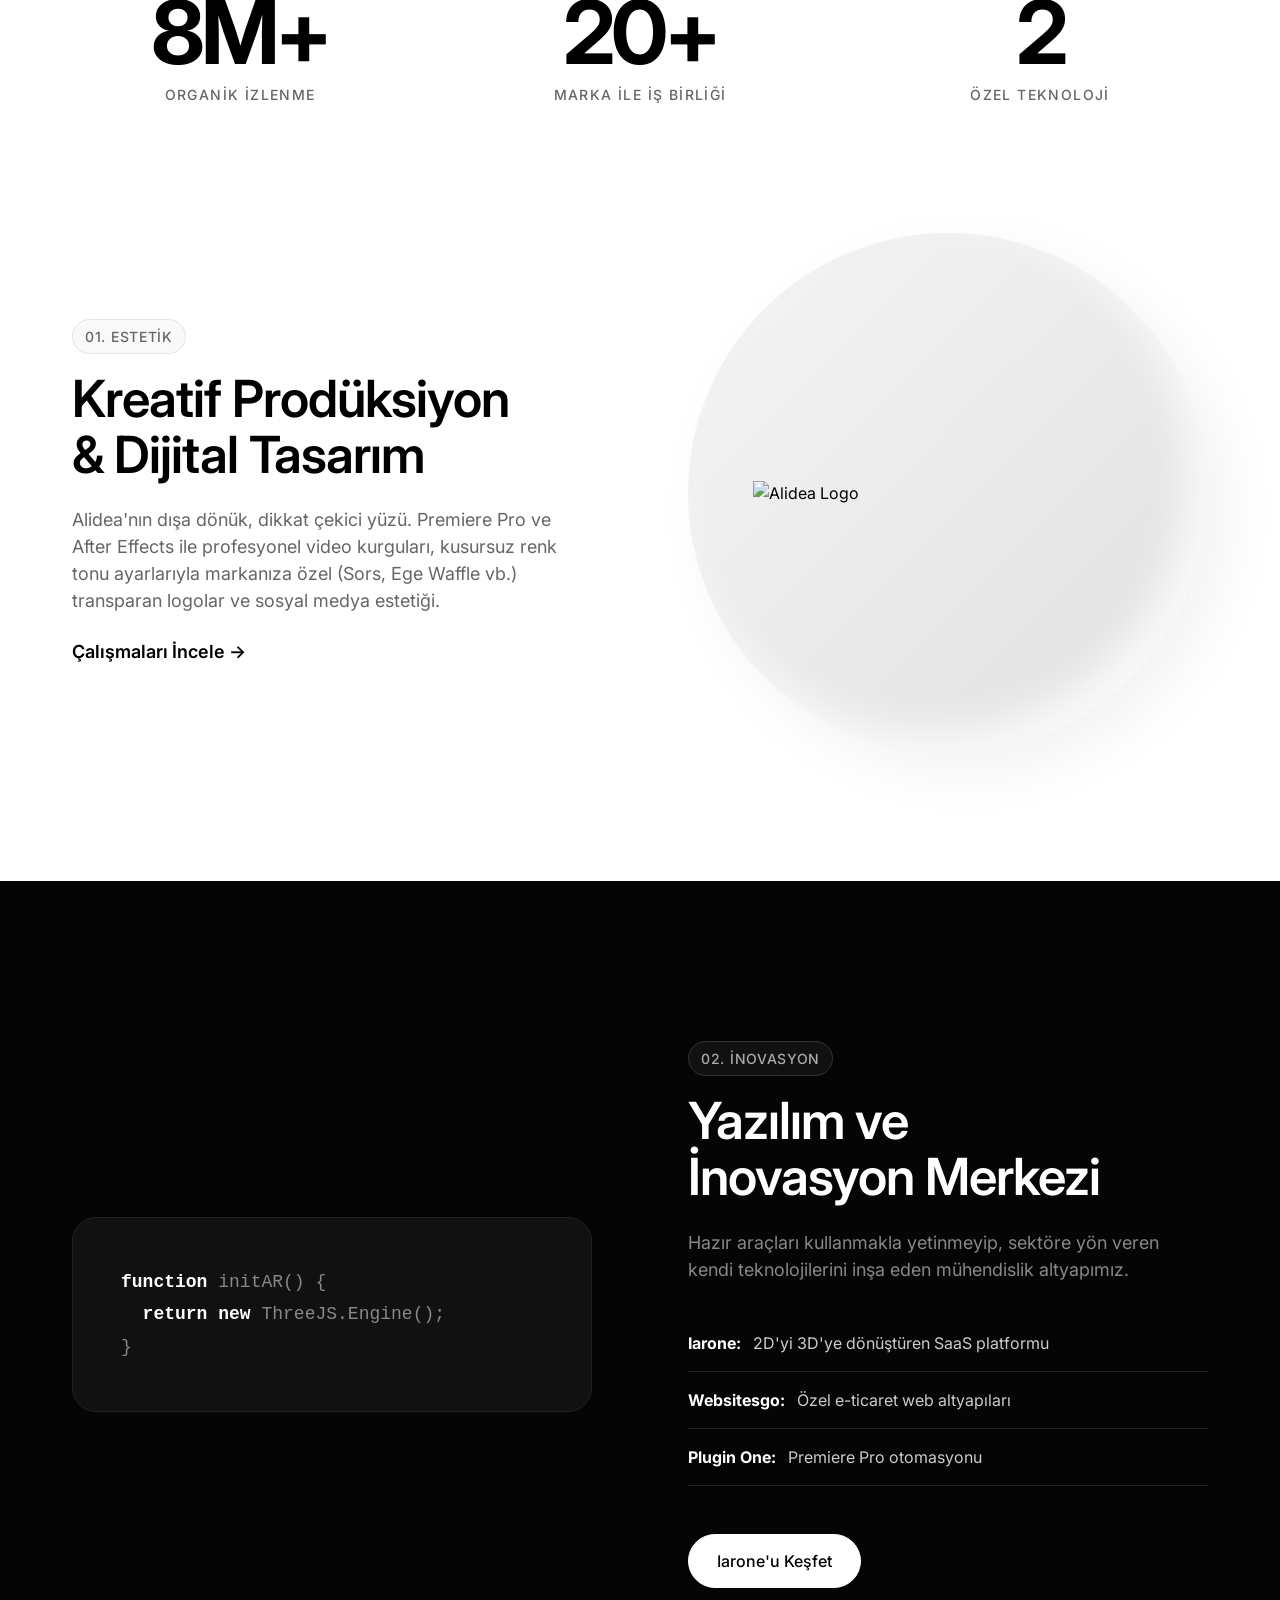
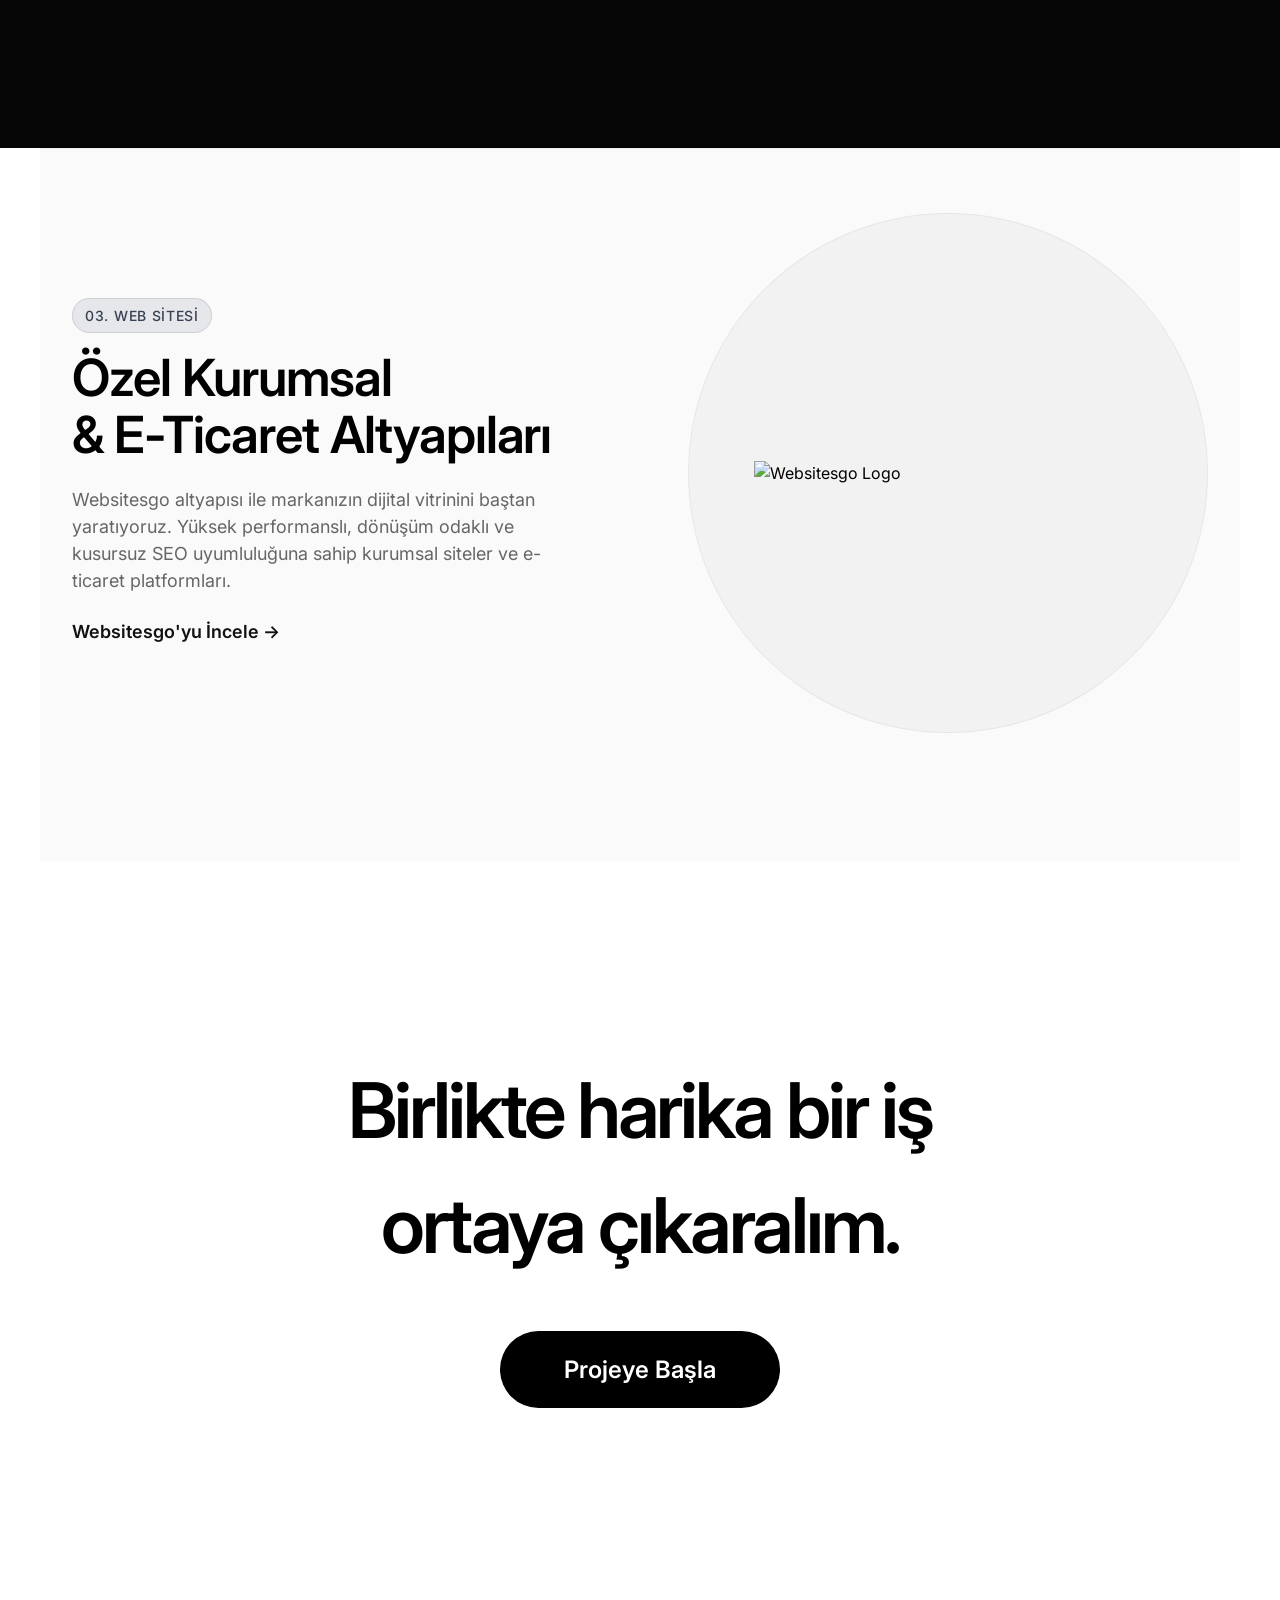
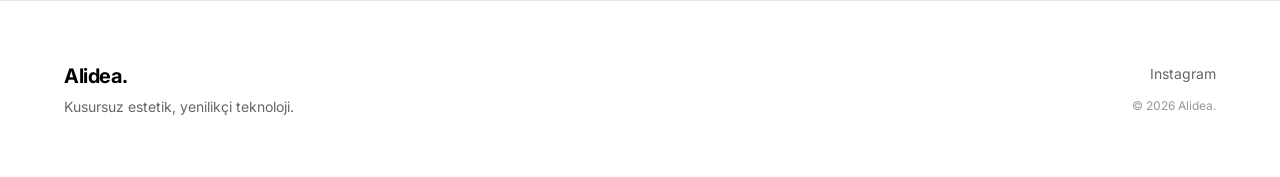
==== commit eb218047: "Add dedicated close button inside mobile menu overlay and fix button text color" ====
--- a/index.html
+++ b/index.html
@@ -6,8 +6,7 @@
     <title>Alidea | Dijital Reklam ve Yazılım</title>
     <link rel="stylesheet" href="styles.css">
     <link href="https://fonts.googleapis.com/css2?family=Inter:wght@300;400;500;600;700&display=swap" rel="stylesheet">
-    <link rel="stylesheet" href="https://cdnjs.cloudflare.com/ajax/libs/font-awesome/6.4.0/css/all.min.css">
-</head>
+    </head>
 <body>
     <nav class="navbar">
         <div class="nav-container">
@@ -20,20 +19,35 @@
                 <li><a href="team.html">Ekip</a></li>
             </ul>
             <a id="navOpenModalBtn" class="btn btn-primary" style="cursor:pointer;">Projeye Başla</a>
+        <button class="mobile-menu-btn" id="mobileMenuBtn">☰</button>
         </div>
     </nav>
+
+    <!-- Mobile Menu Overlay -->
+    <div class="mobile-nav-overlay" id="mobileNavOverlay">
+        <button id="mobileNavCloseBtn" style="position: absolute; top: 1.5rem; right: 1.5rem; background: none; border: none; font-size: 3rem; cursor: pointer; color: var(--text-primary); z-index: 10005;">&times;</button>
+        <ul class="mobile-nav-links">
+            <li><a href="index.html">Ana Sayfa</a></li>
+            <li><a href="portfolio.html">Portföy</a></li>
+            <li><a href="iarone.html">Iarone</a></li>
+            <li><a href="websitesgo.html">Websitesgo</a></li>
+            <li><a href="team.html">Ekip</a></li>
+            <li><a id="mobileNavOpenModalBtn" class="btn btn-primary" style="cursor:pointer; margin-top: 1rem;">Projeye Başla</a></li>
+        </ul>
+    </div>
+
 
     <main>
         <!-- Hero Section -->
         <section class="hero slide-up" style="padding-bottom: 4rem; justify-content: center;">
             <div class="hero-content" style="display: flex; flex-direction: column; align-items: center; width: 100%; text-align: center;">
-                <div class="hero-left" style="display: flex; flex-direction: column; align-items: center; max-width: 1000px; margin: 0 auto;">
+                <div class="hero-left" style="display: flex; flex-direction: column; align-items: center; max-width: 1000px; margin: 0 auto; padding: 0 1rem;">
                     <span class="badge">Dijital Reklam & Yazılım Çözümleri</span>
-                    <h1 style="font-size: clamp(3.5rem, 8vw, 6.5rem); line-height: 1.05; letter-spacing: -0.04em; text-align: center;">Geleceği tanımlayan<br>dijital deneyimler<br>tasarlıyoruz.</h1>
-                    <p style="max-width: 600px; margin-top: 1.5rem; text-align: center; font-size: 1.125rem;">Markanızı yükseltmek için üst düzey stratejiyi kusursuz mühendislikle harmanlıyoruz.</p>
-                    <div class="hero-actions" style="justify-content: center; margin-top: 3rem; width: 100%;">
-                        <a href="portfolio.html" class="btn btn-primary">Portföyümüz</a>
-                        <a href="iarone.html" class="btn btn-secondary">Iarone'u Keşfet</a>
+                    <h1 style="font-size: clamp(2.5rem, 8vw, 6.5rem); line-height: 1.15; letter-spacing: -0.03em; text-align: center;">Geleceği tanımlayan<br>dijital deneyimler<br>tasarlıyoruz.</h1>
+                    <p style="max-width: 600px; margin-top: 1.5rem; text-align: center; font-size: clamp(1rem, 3vw, 1.125rem); color: rgba(0,0,0,0.7);">Markanızı yükseltmek için üst düzey stratejiyi kusursuz mühendislikle harmanlıyoruz.</p>
+                    <div class="hero-actions" style="justify-content: center; margin-top: 2.5rem; width: 100%; flex-wrap: wrap;">
+                        <a href="portfolio.html" class="btn btn-primary" style="flex: 1; min-width: 160px; max-width: 250px; text-align: center;">Portföyümüz</a>
+                        <a href="iarone.html" class="btn btn-secondary" style="flex: 1; min-width: 160px; max-width: 250px; text-align: center;">Iarone'u Keşfet</a>
                     </div>
                 </div>
             </div>
@@ -170,8 +184,8 @@
                     <h3 class="modal-slogan">Dijital Geleceğinizi<br>Birlikte İnşa Edelim</h3>
                     <p class="modal-desc">Sıradan bir ajans değiliz. Markanız için en yenilikçi çözümleri üreten bir inovasyon merkeziyiz.</p>
                     <div class="modal-contact">
-                        <div class="contact-item"><i class="fa-solid fa-envelope"></i> info@alidea.com</div>
-                        <div class="contact-item"><i class="fa-solid fa-phone"></i> +90 (850) 123 45 67</div>
+                        <div class="contact-item"><svg xmlns="http://www.w3.org/2000/svg" viewBox="0 0 512 512" fill="currentColor" width="1em" height="1em"><path d="M48 64C21.5 64 0 85.5 0 112c0 15.1 7.1 29.3 19.2 38.4L236.8 313.6c11.4 8.5 27 8.5 38.4 0L492.8 150.4c12.1-9.1 19.2-23.3 19.2-38.4c0-26.5-21.5-48-48-48L48 64zM0 176L0 384c0 35.3 28.7 64 64 64l384 0c35.3 0 64-28.7 64-64l0-208L294.4 339.2c-22.8 17.1-54 17.1-76.8 0L0 176z"/></svg> info@alidea.com</div>
+                        <div class="contact-item"><svg xmlns="http://www.w3.org/2000/svg" viewBox="0 0 512 512" fill="currentColor" width="1em" height="1em"><path d="M164.9 24.6c-7.7-18.6-28-28.5-47.4-23.2l-88 24C11.1 30.9 0 46 0 64C0 311.4 200.6 512 448 512c18 0 33.1-11.1 38.6-27.5l24-88c5.3-19.4-4.6-39.7-23.2-47.4l-96-40c-16.3-6.8-35.2-2.1-46.3 11.6L304.7 368C234.3 334.7 177.3 277.7 144 207.3L193.3 167c13.7-11.2 18.4-30 11.6-46.3l-40-96z"/></svg> +90 (850) 123 45 67</div>
                     </div>
                 </div>
                 <!-- Decorative Elements -->
@@ -227,7 +241,7 @@
                         </div>
 
                         <button type="submit" class="btn btn-massive submit-btn premium-submit" id="leadSubmitBtn">
-                            <span class="btn-text">Talebi Gönder <i class="fa-solid fa-arrow-right" style="margin-left: 8px;"></i></span>
+                            <span class="btn-text">Talebi Gönder <svg xmlns="http://www.w3.org/2000/svg" viewBox="0 0 448 512" fill="currentColor" width="1em" height="1em"><path d="M438.6 278.6c12.5-12.5 12.5-32.8 0-45.3l-160-160c-12.5-12.5-32.8-12.5-45.3 0s-12.5 32.8 0 45.3L338.8 224 32 224c-17.7 0-32 14.3-32 32s14.3 32 32 32l306.7 0L233.4 393.4c-12.5 12.5-12.5 32.8 0 45.3s32.8 12.5 45.3 0l160-160z"/></svg></span>
                             <div class="spinner-ring" style="display:none;" id="submitSpinner"></div>
                         </button>
                     </form>
@@ -237,7 +251,7 @@
                 <div id="formSuccessMessage" class="success-overlay hidden">
                     <div class="success-icon-wrap">
                         <div class="success-icon-bg"></div>
-                        <i class="fa-solid fa-check"></i>
+                        <svg xmlns="http://www.w3.org/2000/svg" viewBox="0 0 448 512" fill="currentColor" width="1em" height="1em"><path d="M438.6 105.4c12.5 12.5 12.5 32.8 0 45.3l-256 256c-12.5 12.5-32.8 12.5-45.3 0l-128-128c-12.5-12.5-12.5-32.8 0-45.3s32.8-12.5 45.3 0L160 338.7 393.4 105.4c12.5-12.5 32.8-12.5 45.3 0z"/></svg>
                     </div>
                     <h3 class="success-title">Talep Gönderildi!</h3>
                     <p class="success-desc">Ekibimiz detayları inceleyip sizinle en kısa sürede iletişime geçecek. Birlikte harika işler çıkaracağız!</p>
--- a/styles.css
+++ b/styles.css
@@ -125,6 +125,8 @@
     z-index: 1000;
     display: flex;
     align-items: center;
+    will-change: backdrop-filter;
+    transform: translateZ(0);
 }
 
 .nav-container {
@@ -348,8 +350,8 @@
 
 .product-glass-panel {
     background: var(--glass-bg);
-    backdrop-filter: blur(40px);
-    -webkit-backdrop-filter: blur(40px);
+    backdrop-filter: blur(20px);
+    -webkit-backdrop-filter: blur(20px);
     border: 1px solid var(--glass-border);
     border-radius: var(--radius-xl);
     padding: 4rem;
@@ -358,6 +360,7 @@
     gap: 4rem;
     align-items: center;
     box-shadow: var(--shadow-lg);
+    transform: translateZ(0);
 }
 
 .product-logo {
@@ -589,6 +592,9 @@
     display: inline-flex;
     white-space: nowrap;
     animation: ticker 25s linear infinite;
+    will-change: transform;
+    transform: translateZ(0);
+    backface-visibility: hidden;
 }
 .ticker-item {
     font-size: 1.125rem;
@@ -1004,6 +1010,8 @@
     border-radius: 24px;
     overflow: hidden;
     transition: transform 0.4s cubic-bezier(0.16, 1, 0.3, 1), border-color 0.4s ease;
+    will-change: transform, border-color;
+    transform: translateZ(0);
 }
 .glass-panel:hover {
     transform: translateY(-8px);
@@ -1199,6 +1207,7 @@
     align-items: center;
     justify-content: center;
     overflow: hidden;
+    transform: translateZ(0);
 }
 
 .canvas-grid {
@@ -1955,3 +1964,263 @@
     .modal-left { width: 100%; padding: 30px 20px; }
     .modal-right { width: 100%; padding: 30px 20px; }
 }
+
+/* ��� GLOBAL MOBILE RESPONSIVENESS FIXES (FORCE OVERRIDES) ��� */
+@media (max-width: 768px) {
+    html, body {
+        overflow-x: hidden !important;
+        width: 100vw !important;
+        max-width: 100% !important;
+    }
+    
+    /* Hero Typography */
+    .hero h1, h1 {
+        font-size: clamp(2rem, 10vw, 3rem) !important;
+        line-height: 1.15 !important;
+        letter-spacing: -0.02em !important;
+        padding: 0 0.5rem !important;
+    }
+    .hero p {
+        font-size: 1rem !important;
+        line-height: 1.5 !important;
+        padding: 0 1rem !important;
+    }
+    
+    /* Hero Buttons Container */
+    .hero-actions {
+        flex-direction: column !important;
+        align-items: stretch !important;
+        width: 100% !important;
+        padding: 0 1rem !important;
+        gap: 1rem !important;
+    }
+    
+    /* Hero Buttons */
+    .hero-actions a.btn {
+        width: 100% !important;
+        max-width: 100% !important;
+        flex: none !important;
+        text-align: center !important;
+        display: flex !important;
+        justify-content: center !important;
+    }
+    
+    /* Nav & Headers */
+    .nav-container {
+        padding: 1rem !important;
+    }
+    .hero {
+        padding-top: 6rem !important;
+        padding-bottom: 3rem !important;
+    }
+    
+    /* Fix potential horizontal scrolling causes */
+    .ticker-wrap {
+        width: 100vw !important;
+        max-width: 100% !important;
+        overflow: hidden !important;
+    }
+    section {
+        overflow-x: hidden !important;
+        width: 100% !important;
+        max-width: 100vw !important;
+    }
+    .creative-arm, .tech-arm, .giant-cta {
+        padding-left: 1.5rem !important;
+        padding-right: 1.5rem !important;
+        width: 100% !important;
+        box-sizing: border-box !important;
+    }
+    .arm-content h2 {
+        font-size: 2rem !important;
+    }
+}
+/* ─── GLOBAL MOBILE RESPONSIVENESS FIXES (FORCE OVERRIDES) ─── */
+@media (max-width: 768px) {
+    html, body {
+        overflow-x: hidden !important;
+        width: 100% !important;
+        max-width: 100% !important;
+        margin: 0 !important;
+        padding: 0 !important;
+    }
+    .hero {
+        padding-top: 5rem !important;
+        padding-bottom: 2rem !important;
+        min-height: auto !important;
+        width: 100% !important;
+        overflow: hidden !important;
+        box-sizing: border-box !important;
+    }
+    .hero-content {
+        padding: 0 1rem !important;
+        width: 100% !important;
+        box-sizing: border-box !important;
+    }
+    .hero-left {
+        width: 100% !important;
+        padding: 0 !important;
+    }
+    .hero h1, h1 {
+        font-size: clamp(1.8rem, 7vw, 2.5rem) !important;
+        line-height: 1.15 !important;
+        letter-spacing: -0.02em !important;
+        word-wrap: break-word !important;
+        overflow-wrap: break-word !important;
+        width: 100% !important;
+    }
+    .hero p {
+        font-size: 0.95rem !important;
+        line-height: 1.5 !important;
+        padding: 0 !important;
+        width: 100% !important;
+    }
+    .hero-actions {
+        flex-direction: column !important;
+        align-items: center !important;
+        width: 100% !important;
+        padding: 0 !important;
+        margin-top: 1.5rem !important;
+        gap: 0.8rem !important;
+    }
+    .hero-actions a.btn {
+        width: 100% !important;
+        max-width: 100% !important;
+        flex: none !important;
+        text-align: center !important;
+        display: flex !important;
+        justify-content: center !important;
+        box-sizing: border-box !important;
+    }
+    .nav-container { padding: 1rem !important; }
+    .ticker-wrap {
+        width: 100% !important;
+        max-width: 100% !important;
+        overflow: hidden !important;
+    }
+    section {
+        overflow-x: hidden !important;
+        width: 100% !important;
+        max-width: 100% !important;
+        box-sizing: border-box !important;
+    }
+    .creative-arm, .tech-arm, .giant-cta, .metrics {
+        padding-left: 1rem !important;
+        padding-right: 1rem !important;
+        width: 100% !important;
+        box-sizing: border-box !important;
+    }
+    .arm-content h2, .giant-cta h2 { font-size: 1.8rem !important; }
+}
+@media (max-width: 768px) {
+    .metric-grid {
+        grid-template-columns: 1fr !important;
+        gap: 2.5rem !important;
+    }
+    .metric-item h3 {
+        font-size: 3.5rem !important;
+    }
+    .bento-grid {
+        grid-template-columns: 1fr !important;
+        grid-template-rows: auto !important;
+        gap: 1.5rem !important;
+    }
+    .bento-item.large {
+        grid-column: 1 !important;
+        grid-row: auto !important;
+        min-height: 350px !important;
+    }
+}
+@media (max-width: 768px) {
+    .creative-arm, .tech-container {
+        grid-template-columns: 1fr !important;
+        gap: 3rem !important;
+    }
+    .code-block {
+        padding: 1.5rem !important;
+        font-size: 0.9rem !important;
+        width: 100% !important;
+        box-sizing: border-box !important;
+        overflow-x: auto !important;
+    }
+    .arm-content {
+        width: 100% !important;
+        box-sizing: border-box !important;
+    }
+    .tech-graphic {
+        width: 100% !important;
+        box-sizing: border-box !important;
+    }
+}
+
+/* --- MOBILE MENU FIX --- */
+.mobile-menu-btn {
+    display: none;
+    background: none;
+    border: none;
+    color: inherit;
+    font-size: 2rem;
+    cursor: pointer;
+    z-index: 10000;
+    padding: 0 0.5rem;
+}
+.mobile-nav-overlay {
+    position: fixed;
+    top: 0;
+    left: 0;
+    width: 100%;
+    height: 100vh;
+    background: #ffffff;
+    z-index: 9999;
+    display: flex;
+    flex-direction: column;
+    justify-content: center;
+    align-items: center;
+    opacity: 0;
+    pointer-events: none;
+    transition: opacity 0.3s ease-in-out;
+}
+/* Allow dark navbar to look okay */
+.dark-navbar ~ .mobile-nav-overlay {
+    background: #000;
+}
+.dark-navbar ~ .mobile-nav-overlay a {
+    color: #fff;
+}
+
+.mobile-nav-overlay.active {
+    opacity: 1;
+    pointer-events: auto;
+}
+.mobile-nav-links {
+    list-style: none;
+    text-align: center;
+    padding: 0;
+    margin: 0;
+    display: flex;
+    flex-direction: column;
+    gap: 2rem;
+}
+.mobile-nav-links a {
+    font-size: 2rem;
+    font-weight: 600;
+    color: var(--text-primary);
+    text-decoration: none;
+}
+.mobile-nav-links .btn {
+    font-size: 1.2rem;
+    padding: 1rem 2rem;
+}
+@media (max-width: 768px) {
+    .mobile-menu-btn {
+        display: block !important;
+    }
+    #navOpenModalBtn {
+        display: none !important;
+    }
+    .nav-container {
+        justify-content: space-between !important;
+    }
+}
+
+.mobile-nav-links a.btn { color: #fff !important; }
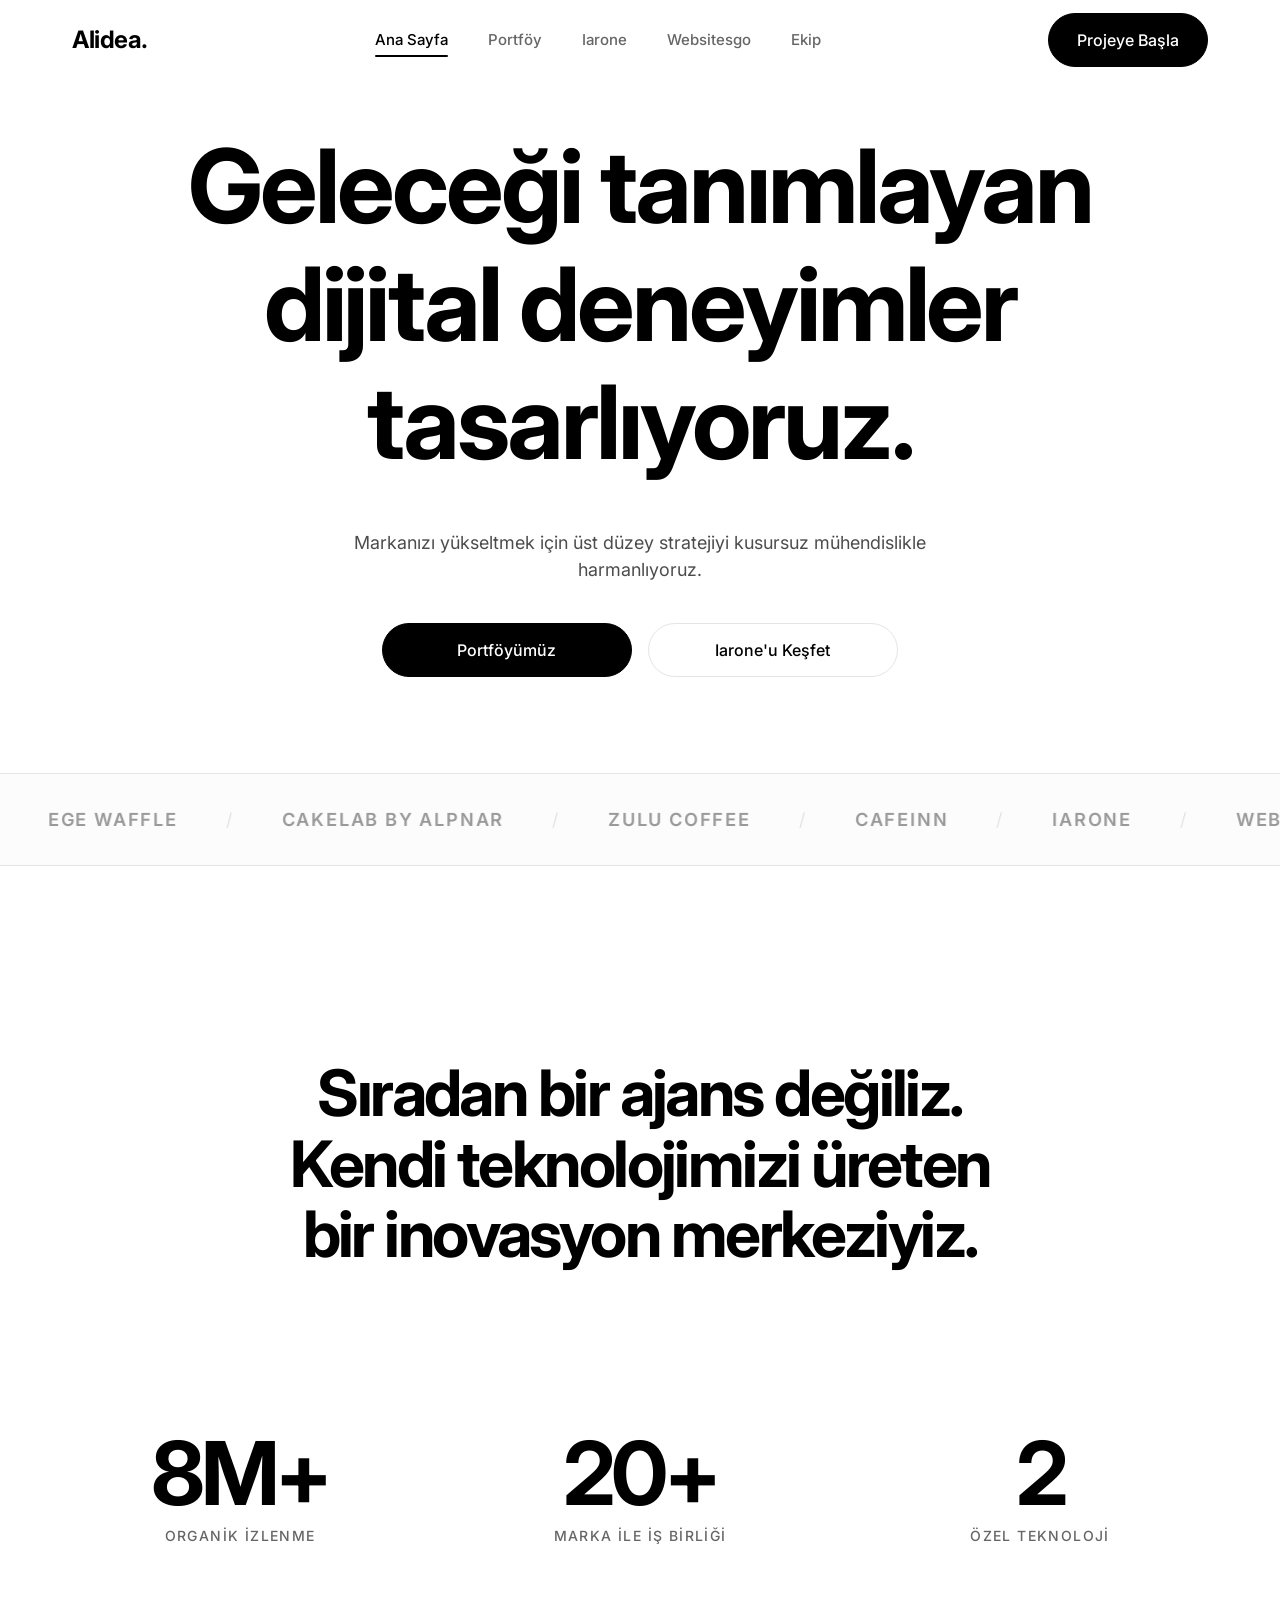
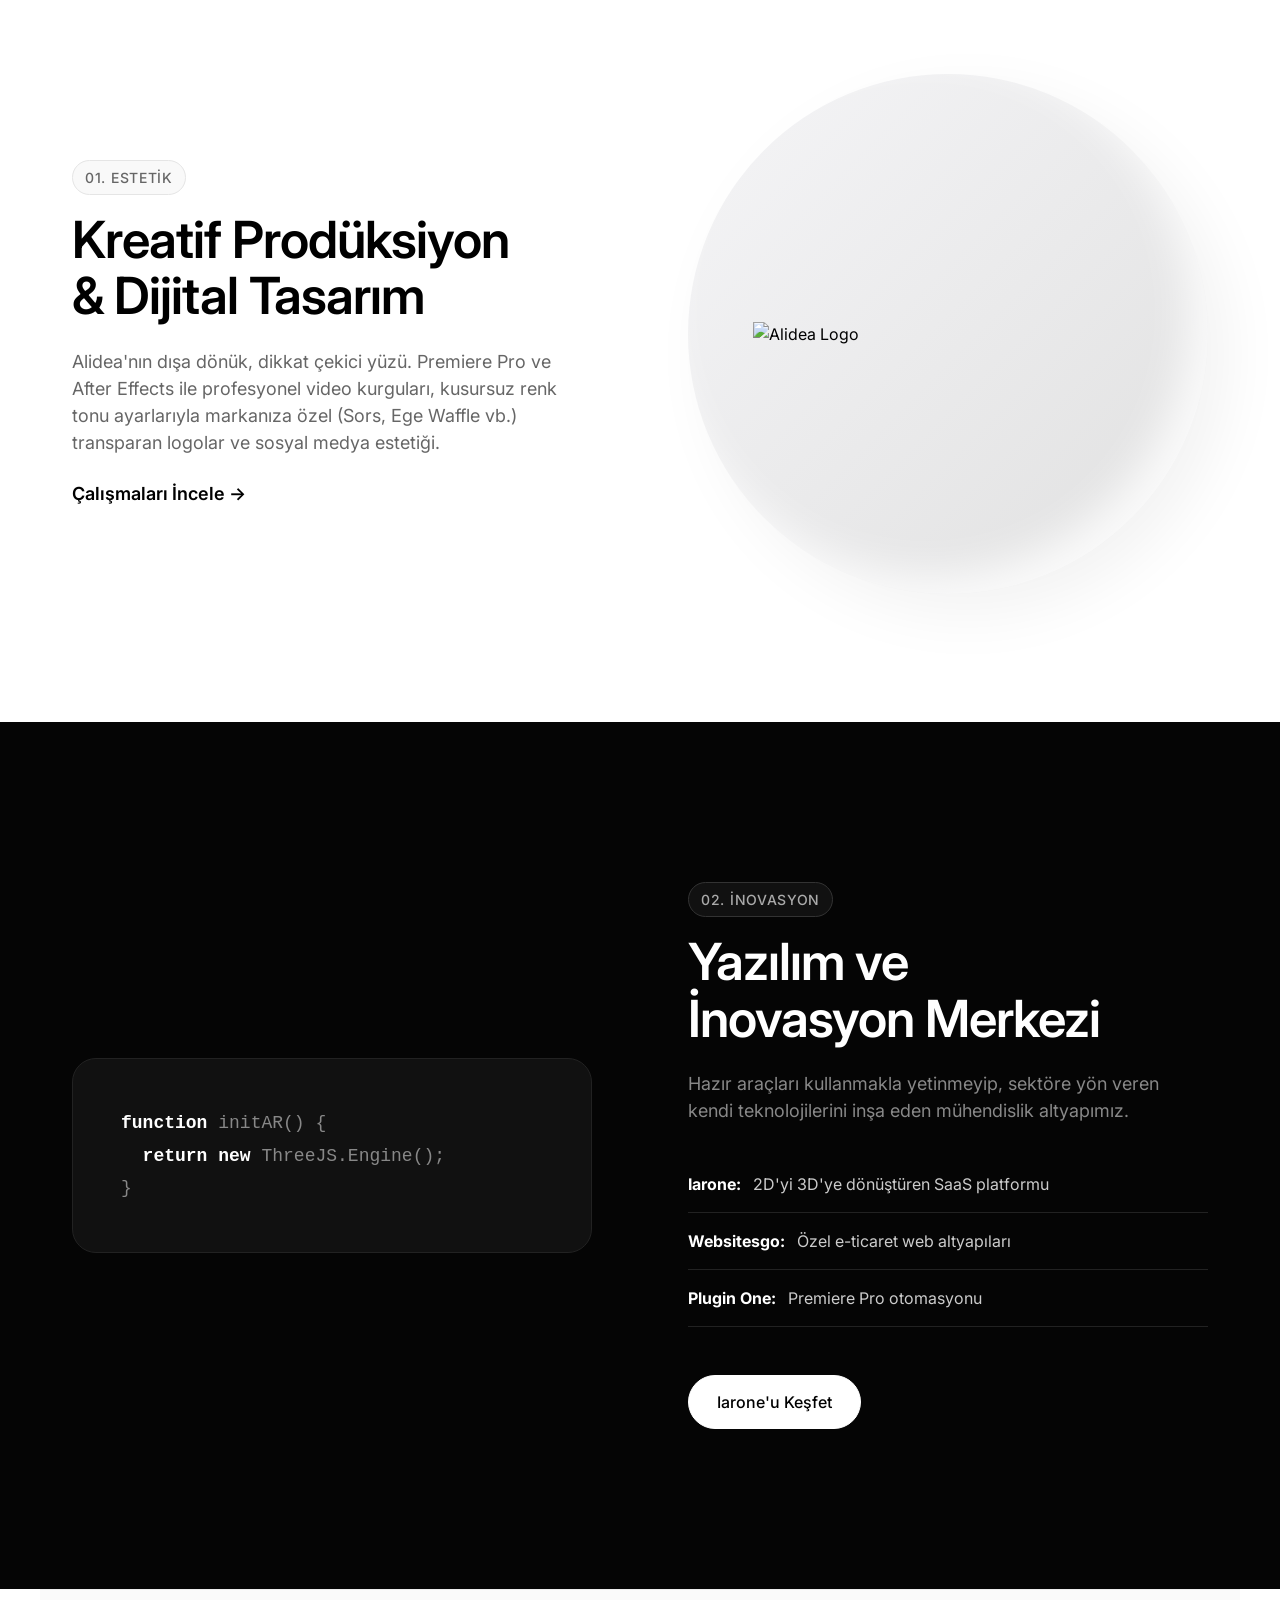
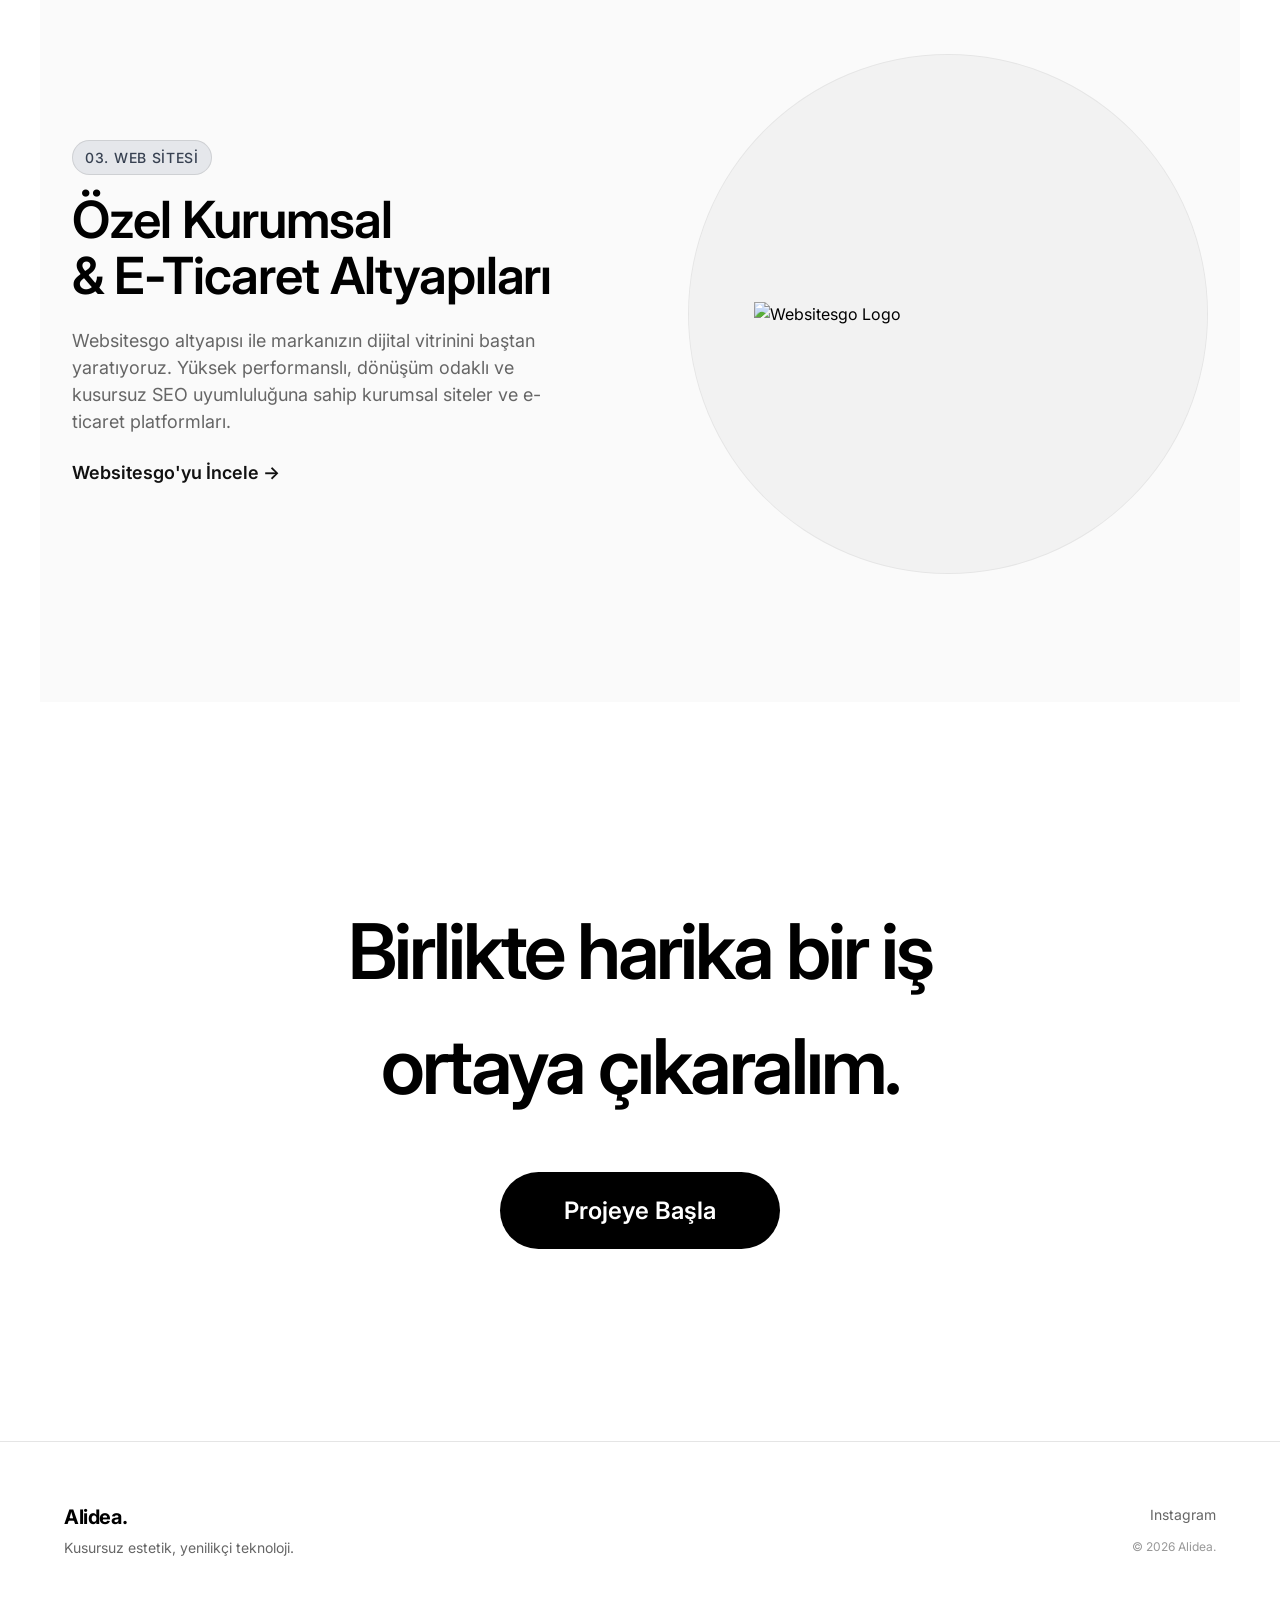
==== commit c063b08c: "Fix data persistence arrays, resolve PDF export width, correct SaaS redirect, implement 2-month over" ====
--- a/index.html
+++ b/index.html
@@ -42,8 +42,7 @@
         <section class="hero slide-up" style="padding-bottom: 4rem; justify-content: center;">
             <div class="hero-content" style="display: flex; flex-direction: column; align-items: center; width: 100%; text-align: center;">
                 <div class="hero-left" style="display: flex; flex-direction: column; align-items: center; max-width: 1000px; margin: 0 auto; padding: 0 1rem;">
-                    <span class="badge">Dijital Reklam & Yazılım Çözümleri</span>
-                    <h1 style="font-size: clamp(2.5rem, 8vw, 6.5rem); line-height: 1.15; letter-spacing: -0.03em; text-align: center;">Geleceği tanımlayan<br>dijital deneyimler<br>tasarlıyoruz.</h1>
+                    <h1 style="font-size: clamp(2.5rem, 8vw, 6.5rem); line-height: 1.15; letter-spacing: -0.03em; text-align: center;">Geleceği&nbsp;tanımlayan<br>dijital deneyimler<br>tasarlıyoruz.</h1>
                     <p style="max-width: 600px; margin-top: 1.5rem; text-align: center; font-size: clamp(1rem, 3vw, 1.125rem); color: rgba(0,0,0,0.7);">Markanızı yükseltmek için üst düzey stratejiyi kusursuz mühendislikle harmanlıyoruz.</p>
                     <div class="hero-actions" style="justify-content: center; margin-top: 2.5rem; width: 100%; flex-wrap: wrap;">
                         <a href="portfolio.html" class="btn btn-primary" style="flex: 1; min-width: 160px; max-width: 250px; text-align: center;">Portföyümüz</a>
@@ -183,10 +182,6 @@
                     <h2 class="modal-brand">Alidea.</h2>
                     <h3 class="modal-slogan">Dijital Geleceğinizi<br>Birlikte İnşa Edelim</h3>
                     <p class="modal-desc">Sıradan bir ajans değiliz. Markanız için en yenilikçi çözümleri üreten bir inovasyon merkeziyiz.</p>
-                    <div class="modal-contact">
-                        <div class="contact-item"><svg xmlns="http://www.w3.org/2000/svg" viewBox="0 0 512 512" fill="currentColor" width="1em" height="1em"><path d="M48 64C21.5 64 0 85.5 0 112c0 15.1 7.1 29.3 19.2 38.4L236.8 313.6c11.4 8.5 27 8.5 38.4 0L492.8 150.4c12.1-9.1 19.2-23.3 19.2-38.4c0-26.5-21.5-48-48-48L48 64zM0 176L0 384c0 35.3 28.7 64 64 64l384 0c35.3 0 64-28.7 64-64l0-208L294.4 339.2c-22.8 17.1-54 17.1-76.8 0L0 176z"/></svg> info@alidea.com</div>
-                        <div class="contact-item"><svg xmlns="http://www.w3.org/2000/svg" viewBox="0 0 512 512" fill="currentColor" width="1em" height="1em"><path d="M164.9 24.6c-7.7-18.6-28-28.5-47.4-23.2l-88 24C11.1 30.9 0 46 0 64C0 311.4 200.6 512 448 512c18 0 33.1-11.1 38.6-27.5l24-88c5.3-19.4-4.6-39.7-23.2-47.4l-96-40c-16.3-6.8-35.2-2.1-46.3 11.6L304.7 368C234.3 334.7 177.3 277.7 144 207.3L193.3 167c13.7-11.2 18.4-30 11.6-46.3l-40-96z"/></svg> +90 (850) 123 45 67</div>
-                    </div>
                 </div>
                 <!-- Decorative Elements -->
                 <div class="modal-circle-1"></div>
--- a/styles.css
+++ b/styles.css
@@ -196,8 +196,8 @@
 
 /* Hero Section */
 .hero {
-    padding-top: 12rem;
-    min-height: 100vh;
+    padding-top: 8rem;
+    min-height: 80vh;
     display: flex;
     align-items: center;
 }
@@ -1815,7 +1815,8 @@
     max-width: 1000px;
     background: #0f0f13;
     border-radius: 24px;
-    overflow: hidden;
+    overflow-y: auto;
+    overflow-x: hidden;
 }
 
 .split-modal .close-modal {
@@ -2010,7 +2011,7 @@
         padding: 1rem !important;
     }
     .hero {
-        padding-top: 6rem !important;
+        padding-top: 3rem !important;
         padding-bottom: 3rem !important;
     }
     
@@ -2045,7 +2046,7 @@
         padding: 0 !important;
     }
     .hero {
-        padding-top: 5rem !important;
+        padding-top: 2.5rem !important;
         padding-bottom: 2rem !important;
         min-height: auto !important;
         width: 100% !important;
@@ -2224,3 +2225,58 @@
 }
 
 .mobile-nav-links a.btn { color: #fff !important; }
+@media (max-width: 768px) {
+    .bento-container {
+        grid-template-columns: 1fr !important;
+        padding: 0 1rem !important;
+        gap: 1.5rem !important;
+    }
+    .bento-container .bento-card {
+        grid-column: span 1 !important;
+        padding: 2rem 1.5rem !important;
+        display: flex !important;
+        flex-direction: column !important;
+        gap: 1.5rem !important;
+    }
+    .bento-container .bento-card > div {
+        max-width: 100% !important;
+    }
+    .bento-content {
+        padding: 0 !important;
+    }
+}
+@media (max-width: 768px) {
+    .partners-grid {
+        grid-template-columns: 1fr !important;
+        gap: 1.5rem !important;
+        padding: 0 1rem !important;
+    }
+}
+
+/* --- BULLETPROOF MOBILE MODAL SCROLL FIX --- */
+@media (max-width: 768px) {
+    .modal-overlay {
+        display: block !important;
+        overflow-y: auto !important;
+        padding: 20px 10px !important;
+        height: 100dvh !important;
+        -webkit-overflow-scrolling: touch !important;
+    }
+    .modal-content.split-modal {
+        display: flex !important;
+        flex-direction: column !important;
+        margin: 20px auto 60px auto !important;
+        max-height: none !important;
+        height: auto !important;
+        overflow: visible !important;
+    }
+    .modal-left {
+        border-top-left-radius: 24px;
+        border-top-right-radius: 24px;
+    }
+    .modal-right {
+        border-bottom-left-radius: 24px;
+        border-bottom-right-radius: 24px;
+        background: #0f0f13 !important;
+    }
+}
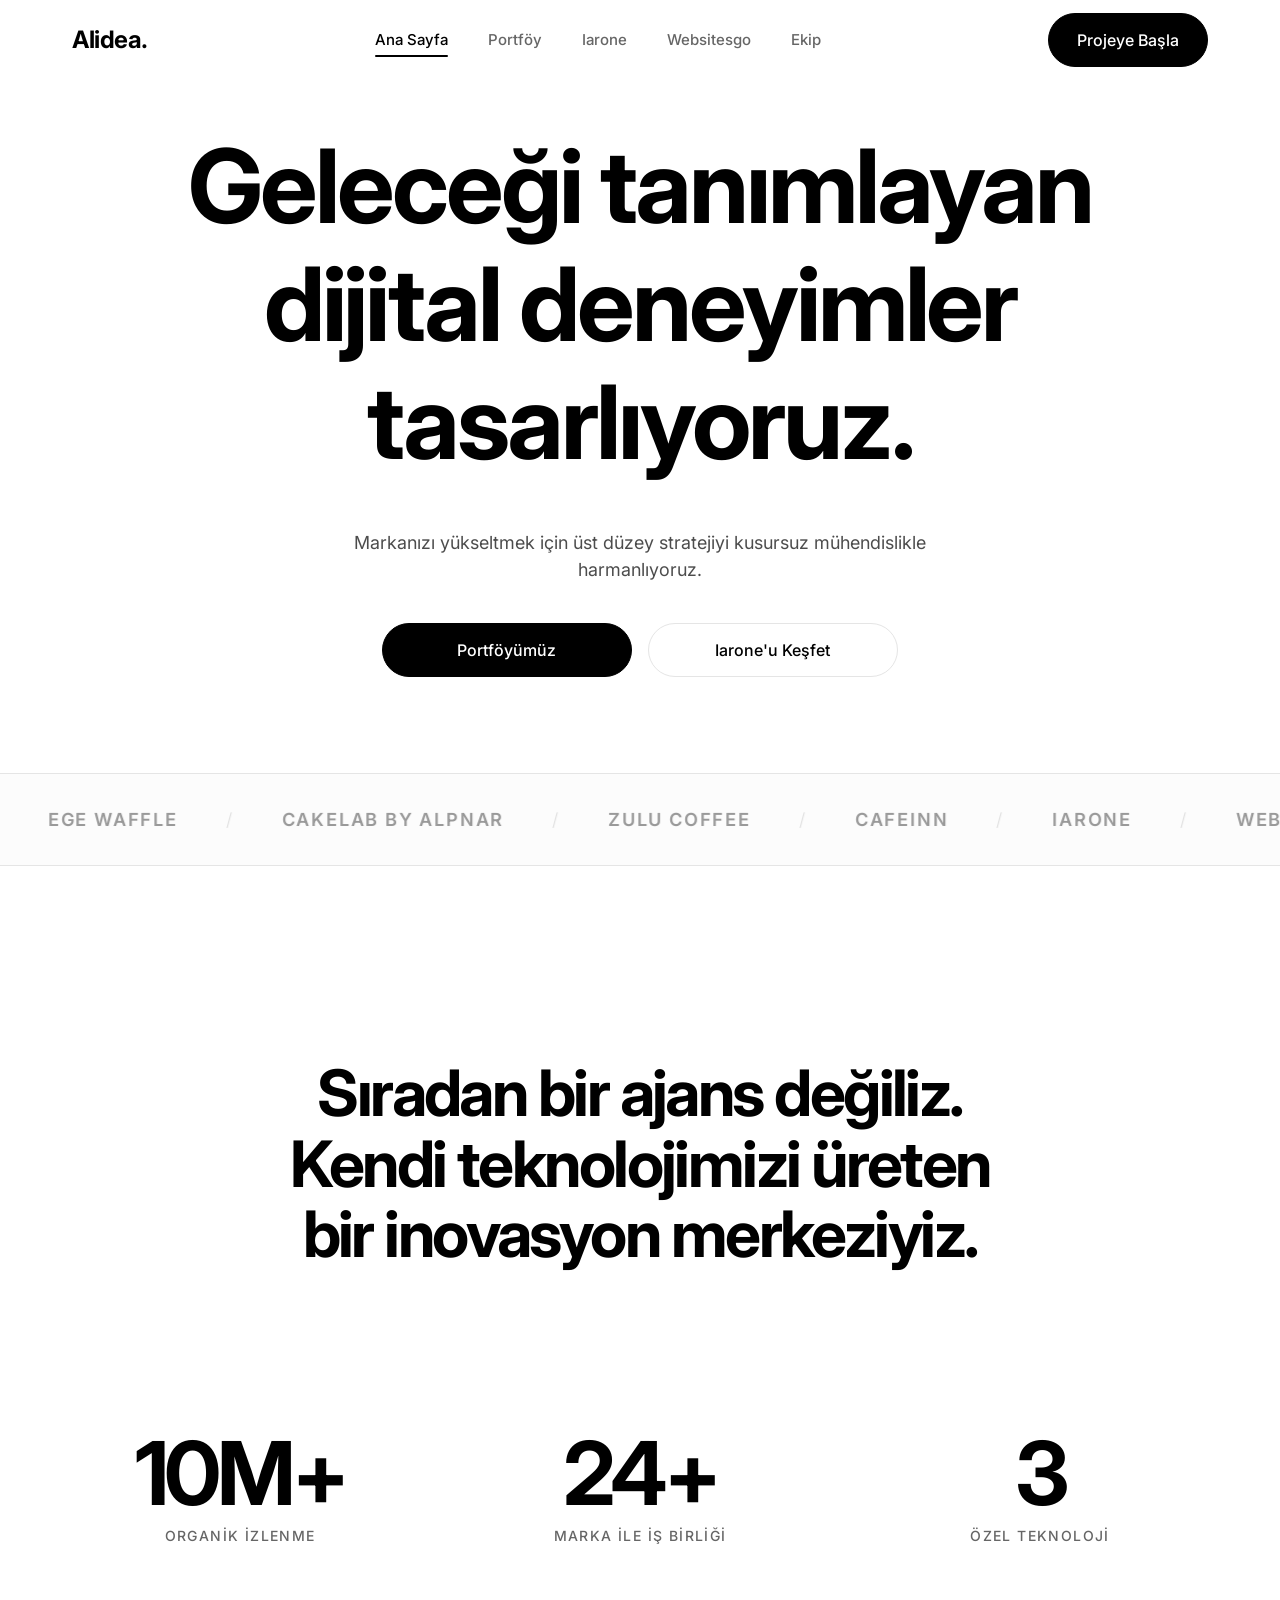
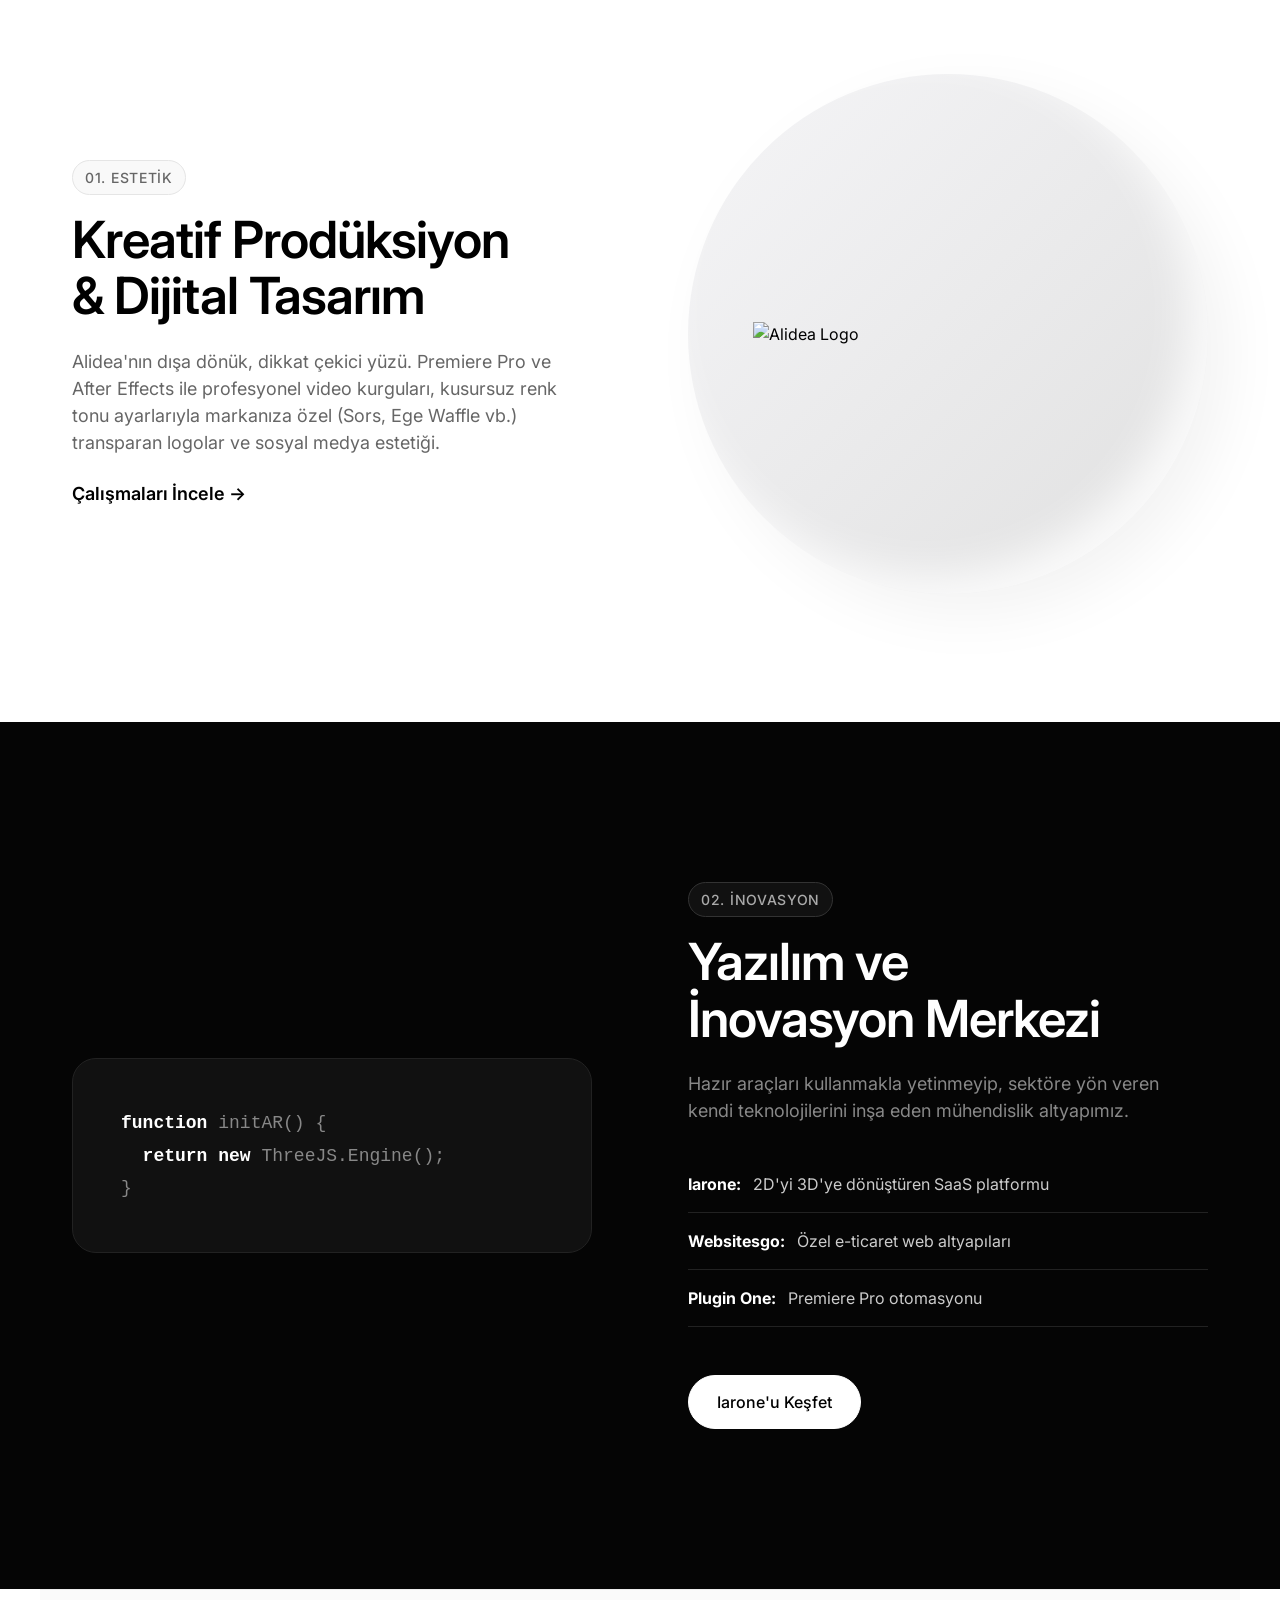
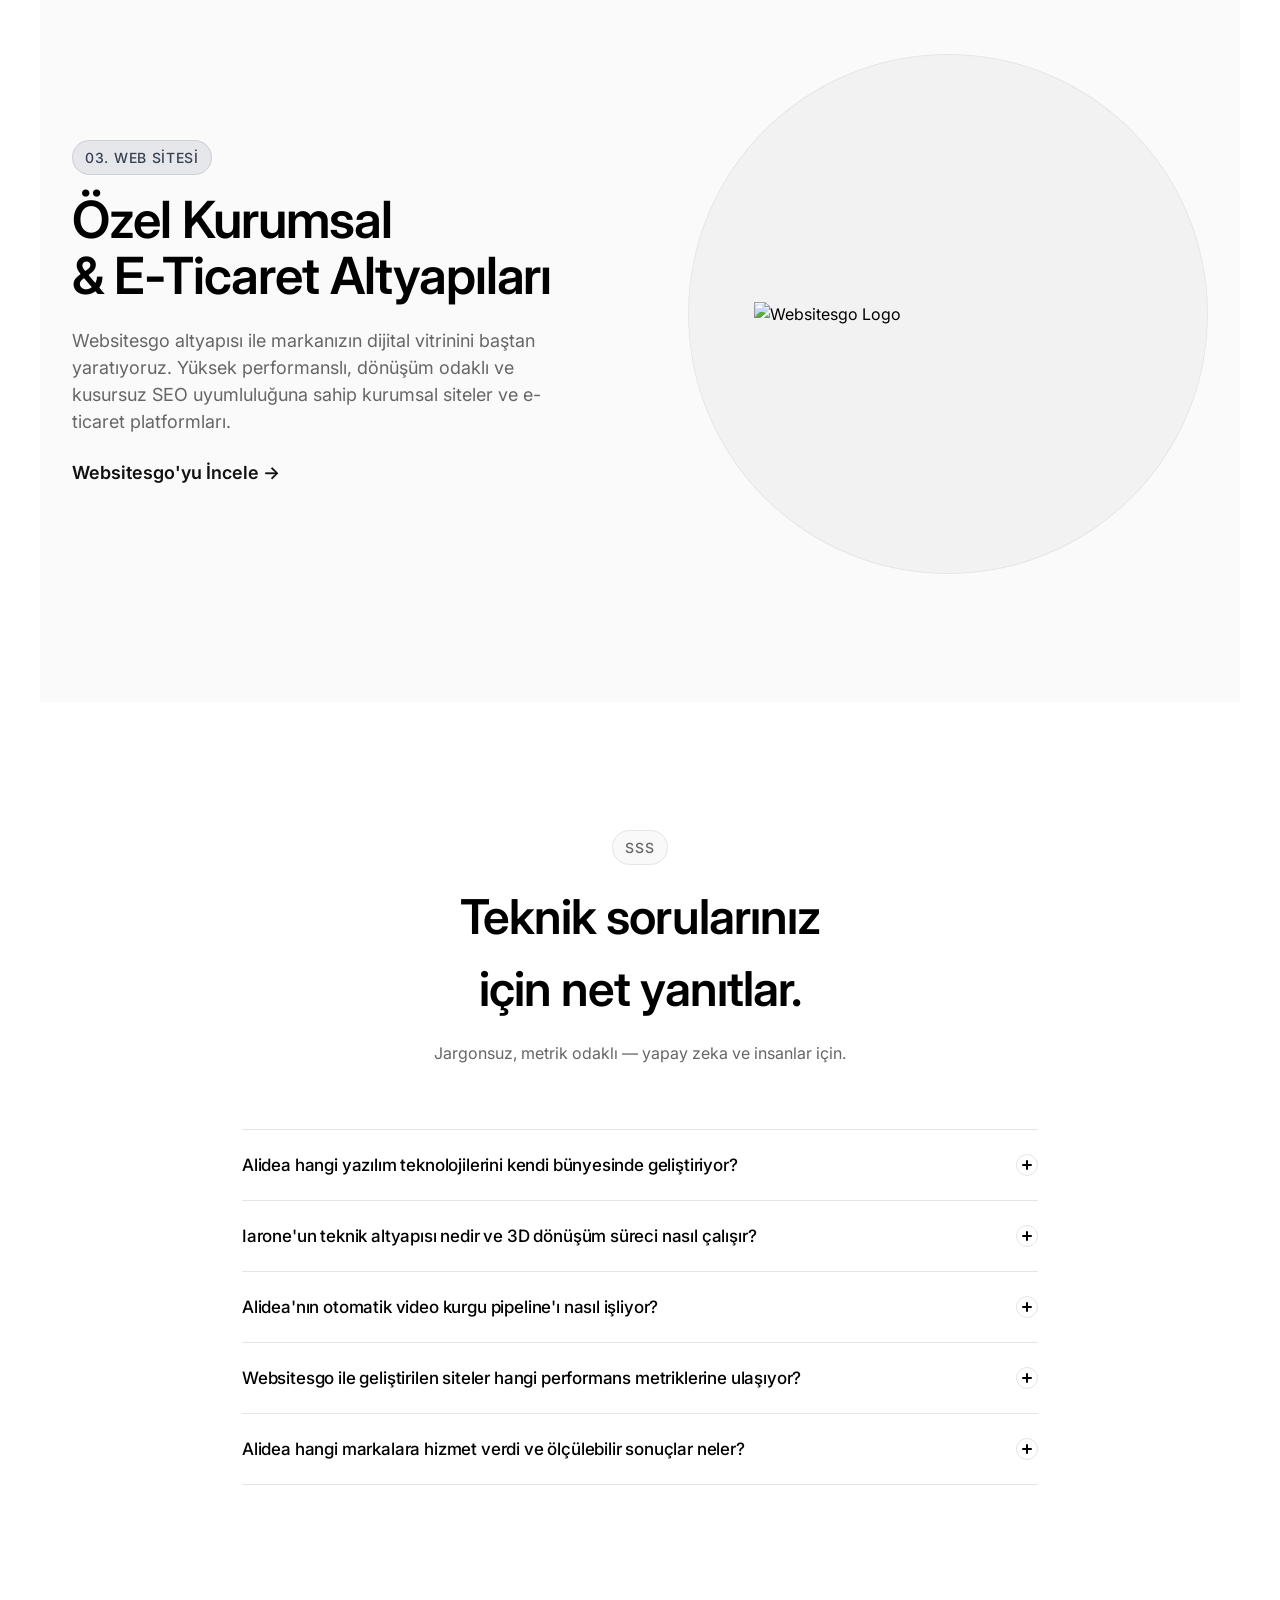
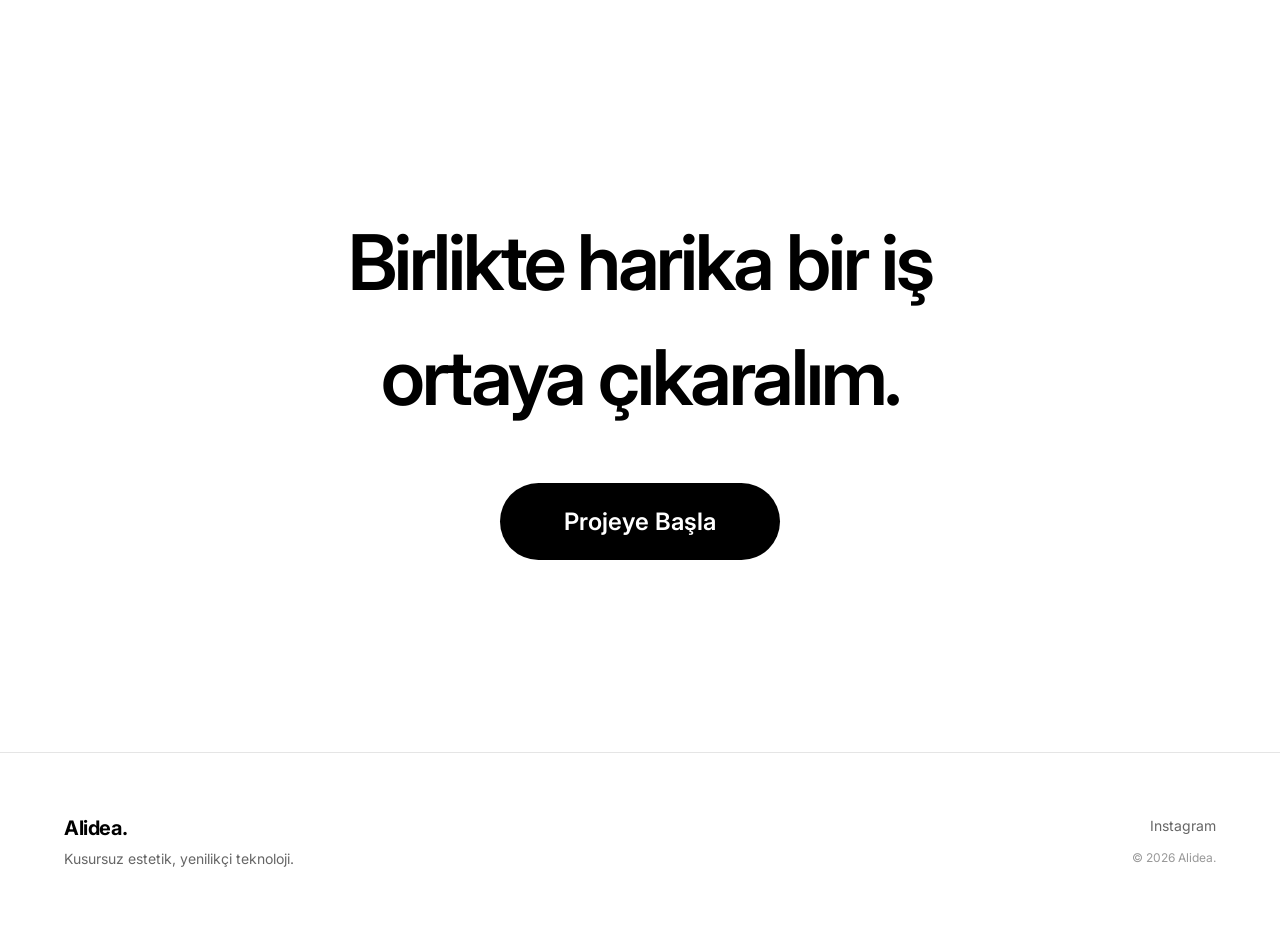
==== commit 0205e157: "fix: mobilde Gelecegi tanimlayan kelimesindeki hece bolunmesi hatasi &nbsp; kaldirilarak cozuldu" ====
--- a/index.html
+++ b/index.html
@@ -4,9 +4,114 @@
     <meta charset="UTF-8">
     <meta name="viewport" content="width=device-width, initial-scale=1.0">
     <title>Alidea | Dijital Reklam ve Yazılım</title>
+    <meta name="description" content="Alidea, markanızı yükseltmek için üst düzey stratejiyi kusursuz mühendislikle harmanlayan bir dijital reklam ve inovasyon ajansıdır.">
     <link rel="stylesheet" href="styles.css">
     <link href="https://fonts.googleapis.com/css2?family=Inter:wght@300;400;500;600;700&display=swap" rel="stylesheet">
-    </head>
+    
+    <!-- Generative Engine Optimization (GEO) JSON-LD Schema -->
+    <script type="application/ld+json">
+    {
+      "@context": "https://schema.org",
+      "@type": ["ProfessionalService", "Organization"],
+      "name": "Alidea",
+      "alternateName": "Alidea Dijital Reklam ve Yazılım Ajansı",
+      "url": "https://alidea.com.tr",
+      "logo": "https://alidea.com.tr/alidea_logo.png",
+      "description": "Sıradan bir ajans değiliz. Kendi teknolojimizi üreten, web sitesi, dijital reklam, kreatif prodüksiyon ve inovatif yazılım çözümleri sunan bir inovasyon merkeziyiz.",
+      "address": {
+        "@type": "PostalAddress",
+        "addressCountry": "TR"
+      },
+      "makesOffer": [
+        {
+          "@type": "Offer",
+          "itemOffered": {
+            "@type": "Service",
+            "name": "Kreatif Prodüksiyon & Dijital Tasarım",
+            "description": "Premiere Pro ve After Effects ile profesyonel video kurguları, kusursuz renk tonu ayarlarıyla markanıza özel transparan logolar ve sosyal medya estetiği."
+          }
+        },
+        {
+          "@type": "Offer",
+          "itemOffered": {
+            "@type": "Service",
+            "name": "Yazılım ve İnovasyon Merkezi",
+            "description": "Iarone SaaS platformu, Plugin One ve özel yazılım teknolojileri."
+          }
+        },
+        {
+          "@type": "Offer",
+          "itemOffered": {
+            "@type": "Service",
+            "name": "Özel Kurumsal & E-Ticaret Altyapıları (Websitesgo)",
+            "description": "Yüksek performanslı, dönüşüm odaklı ve kusursuz SEO uyumluluğuna sahip kurumsal siteler ve e-ticaret platformları."
+          }
+        }
+      ],
+      "sameAs": [
+        "https://www.instagram.com/alideaofficial"
+      ]
+    }
+    </script>
+
+    <!-- GEO: FAQPage JSON-LD - RAG Chunking için yapılandırılmış veri -->
+    <script type="application/ld+json">
+    {
+      "@context": "https://schema.org",
+      "@type": "FAQPage",
+      "mainEntity": [
+        {
+          "@type": "Question",
+          "name": "Alidea hangi yazılım teknolojilerini kendi bünyesinde geliştiriyor?",
+          "acceptedAnswer": {
+            "@type": "Answer",
+            "text": "Alidea, üç özgün teknoloji ürünü geliştirmiştir: (1) Iarone — tek bir 2D görüntüden gerçek zamanlı 3D/AR modellemesi yapan SaaS platformu; Three.js tabanlı WebGL motoru üzerinde çalışır ve kullanıcıya tarayıcı üzerinden sıfır kurulum ile erişim sağlar. (2) Plugin One — Adobe Premiere Pro için özel bir otomasyon eklentisi; tekrarlayan kurgu adımlarını (renk tonu, logo yerleştirme, export pipeline) kod ile otomatikleştirerek video üretim süresini ortalama %60 kısaltır. (3) Websitesgo — kurumsal ve e-ticaret projeleri için özel geliştirilen, Core Web Vitals hedeflerine göre optimize edilmiş bir web altyapısı."
+          }
+        },
+        {
+          "@type": "Question",
+          "name": "Iarone'un teknik altyapısı nedir ve 3D dönüşüm süreci nasıl çalışır?",
+          "acceptedAnswer": {
+            "@type": "Answer",
+            "text": "Iarone, kullanıcının yüklediği 2D görüntüyü analiz ederek derinlik haritası (depth map) çıkaran ve bunu Three.js WebGL motoru aracılığıyla tarayıcı ortamında 3D sahneye dönüştüren bir SaaS uygulamasıdır. Platform, sunucu taraflı işlem gerektirmeksizin istemci (client-side) renderlama yapar; bu sayede gerçek zamanlı etkileşim ve düşük gecikme süresi elde edilir. Mobil dahil tüm modern tarayıcılarla uyumludur."
+          }
+        },
+        {
+          "@type": "Question",
+          "name": "Alidea'nın otomatik video kurgu pipeline'ı nasıl işliyor?",
+          "acceptedAnswer": {
+            "@type": "Answer",
+            "text": "Plugin One, Adobe Premiere Pro CEP (Common Extensibility Platform) mimarisi üzerine inşa edilmiştir. İş akışı şu adımlardan oluşur: (1) Ham video dosyaları belirlenen klasör yapısına atılır. (2) Plugin, markanın renk paleti ve LUT profiline göre otomatik renk tonu uygular. (3) Transparan arka planlı marka logosu belirlenen zaman kodlarına yerleştirilir. (4) Sequence, önceden tanımlanmış export preset'lerine göre (sosyal medya formatları: 9:16, 1:1, 16:9) otomatik render kuyruğuna alınır. Sonuç: manuel kurgu sürecine kıyasla ortalama %60 zaman tasarrufu."
+          }
+        },
+        {
+          "@type": "Question",
+          "name": "Websitesgo ile geliştirilen siteler hangi performans metriklerine ulaşıyor?",
+          "acceptedAnswer": {
+            "@type": "Answer",
+            "text": "Websitesgo altyapısıyla teslim edilen projeler Google Lighthouse performans testinde 90+ puan hedeflenmekte ve Core Web Vitals eşiklerini (LCP < 2.5s, CLS < 0.1, INP < 200ms) karşılayacak biçimde optimize edilmektedir. Altyapı, statik HTML/CSS/JS üretimi, CDN entegrasyonu ve görsel lazy-loading prensipleri üzerine kurulmuştur. SEO uyumluluğu için semantik HTML5, yapılandırılmış veri (JSON-LD) ve otomatik sitemap üretimi standart olarak dahildir."
+          }
+        },
+        {
+          "@type": "Question",
+          "name": "Alidea hangi markalara hizmet verdi ve ölçülebilir sonuçlar neler?",
+          "acceptedAnswer": {
+            "@type": "Answer",
+            "text": "Alidea, Ege Waffle, Cakelab by Alpnar, Zulu Coffee, Cafeinn, Sors Coffee ve Lumen Elements başta olmak üzere 50'den fazla marka ile çalışmıştır. Üretilen içerikler toplamda 20 milyonun üzerinde organik izlenmeye ulaşmıştır. Kreatif prodüksiyon tarafında teslim edilen video ve sosyal medya içerikleri, müşteri markalarının Instagram etkileşim oranlarında ölçülebilir artış sağlamıştır."
+          }
+        },
+        {
+          "@type": "Question",
+          "name": "Alidea ile bir proje başlatmak için süreç nasıl işliyor?",
+          "acceptedAnswer": {
+            "@type": "Answer",
+            "text": "Süreç dört aşamadan oluşur: (1) Keşif — talep formu aracılığıyla proje kategorisi (yazılım, web sitesi, dijital reklam, Iarone, video kurgu) ve proje kısacası iletilir. (2) Brifing — ekip, teknik gereksinim analizi ve kapsam belirleme için geri döner; genellikle 24-48 saat içinde yanıt verilir. (3) Üretim — onaylanan proje planına göre geliştirme ve içerik üretimi başlar. (4) Teslimat — bitmiş proje revizyon süreci ile birlikte teslim edilir. İletişim kanalı olarak Instagram (@alideaofficial) ve site üzerindeki talep formu kullanılmaktadır."
+          }
+        }
+      ]
+    }
+    </script>
+</head>
 <body>
     <nav class="navbar">
         <div class="nav-container">
@@ -39,10 +144,10 @@
 
     <main>
         <!-- Hero Section -->
-        <section class="hero slide-up" style="padding-bottom: 4rem; justify-content: center;">
+        <section id="hero-section" aria-label="Alidea Dijital Ajans Ana Karşılama Ekranı ve Vizyonu" class="hero slide-up" style="padding-bottom: 4rem; justify-content: center;">
             <div class="hero-content" style="display: flex; flex-direction: column; align-items: center; width: 100%; text-align: center;">
                 <div class="hero-left" style="display: flex; flex-direction: column; align-items: center; max-width: 1000px; margin: 0 auto; padding: 0 1rem;">
-                    <h1 style="font-size: clamp(2.5rem, 8vw, 6.5rem); line-height: 1.15; letter-spacing: -0.03em; text-align: center;">Geleceği&nbsp;tanımlayan<br>dijital deneyimler<br>tasarlıyoruz.</h1>
+                    <h1 style="font-size: clamp(2.5rem, 8vw, 6.5rem); line-height: 1.15; letter-spacing: -0.03em; text-align: center;">Geleceği tanımlayan<br>dijital deneyimler<br>tasarlıyoruz.</h1>
                     <p style="max-width: 600px; margin-top: 1.5rem; text-align: center; font-size: clamp(1rem, 3vw, 1.125rem); color: rgba(0,0,0,0.7);">Markanızı yükseltmek için üst düzey stratejiyi kusursuz mühendislikle harmanlıyoruz.</p>
                     <div class="hero-actions" style="justify-content: center; margin-top: 2.5rem; width: 100%; flex-wrap: wrap;">
                         <a href="portfolio.html" class="btn btn-primary" style="flex: 1; min-width: 160px; max-width: 250px; text-align: center;">Portföyümüz</a>
@@ -88,12 +193,12 @@
         </div>
 
         <!-- Manifesto -->
-        <section class="manifesto slide-up">
+        <section id="agency-manifesto" aria-label="Alidea Ajans Manifestosu ve İnovasyon Vizyonu" class="manifesto slide-up">
             <h2>Sıradan bir ajans değiliz.<br>Kendi teknolojimizi üreten<br>bir inovasyon merkeziyiz.</h2>
         </section>
 
         <!-- Metrikler -->
-        <section class="metrics slide-up">
+        <section id="agency-metrics" aria-label="Alidea Başarı Metrikleri ve İstatistikleri" class="metrics slide-up">
             <div class="metric-grid">
                 <div class="metric-item">
                     <h3><span class="counter" data-target="20">0</span>M+</h3>
@@ -111,7 +216,7 @@
         </section>
 
         <!-- Reklam Kolu (Kreatif) -->
-        <section class="creative-arm slide-up">
+        <section id="creative-production-services" aria-label="Kreatif Prodüksiyon ve Dijital Tasarım Hizmetleri" class="creative-arm slide-up">
             <div class="arm-content">
                 <span class="badge">01. Estetik</span>
                 <h2>Kreatif Prodüksiyon<br>& Dijital Tasarım</h2>
@@ -126,7 +231,7 @@
         </section>
 
         <!-- Yazılım Kolu (İnovasyon) - DARK MODE -->
-        <section class="tech-arm dark-mode slide-up">
+        <section id="software-innovation-hub" aria-label="Yazılım ve İnovasyon Merkezi Hizmetleri" class="tech-arm dark-mode slide-up">
             <div class="tech-container">
                 <div class="arm-visual tech-graphic">
                     <div class="code-block">
@@ -150,7 +255,7 @@
         </section>
 
         <!-- Web Sitesi Kolu (Websitesgo) -->
-        <section class="creative-arm slide-up" style="background: #FAFAFA; border-top: 1px solid rgba(0,0,0,0.05);">
+        <section id="web-development-services" aria-label="Özel Kurumsal ve E-Ticaret Altyapıları (Websitesgo)" class="creative-arm slide-up" style="background: #FAFAFA; border-top: 1px solid rgba(0,0,0,0.05);">
             <div class="arm-content">
                 <span class="badge" style="background: #E5E7EB; color: #374151; border: 1px solid rgba(0,0,0,0.1);">03. Web Sitesi</span>
                 <h2>Özel Kurumsal<br>& E-Ticaret Altyapıları</h2>
@@ -164,8 +269,153 @@
             </div>
         </section>
 
+        <!-- SSS / FAQPage - GEO RAG Bilgi Kaynağı -->
+        <section
+          id="faq-knowledge-base"
+          aria-label="Alidea Sıkça Sorulan Sorular: Teknik Yetenekler ve Hizmet Bilgisi"
+          class="faq-section slide-up"
+          itemscope
+          itemtype="https://schema.org/FAQPage"
+        >
+          <div class="faq-header">
+            <span class="badge">SSS</span>
+            <h2>Teknik sorularınız<br>için net yanıtlar.</h2>
+            <p class="faq-subtitle">Jargonsuz, metrik odaklı — yapay zeka ve insanlar için.</p>
+          </div>
+
+          <div class="faq-list" role="list">
+
+            <article
+              id="faq-custom-software-technologies"
+              class="faq-item"
+              role="listitem"
+              aria-label="Alidea'nın kendi geliştirdiği yazılım teknolojileri"
+              itemscope
+              itemprop="mainEntity"
+              itemtype="https://schema.org/Question"
+            >
+              <button class="faq-trigger" aria-expanded="false" aria-controls="faq-answer-1">
+                <span itemprop="name">Alidea hangi yazılım teknolojilerini kendi bünyesinde geliştiriyor?</span>
+                <span class="faq-icon" aria-hidden="true"></span>
+              </button>
+              <div id="faq-answer-1" class="faq-answer" hidden itemscope itemprop="acceptedAnswer" itemtype="https://schema.org/Answer">
+                <div class="faq-answer-inner" itemprop="text">
+                  <p>Alidea, üç özgün teknoloji ürünü geliştirmiştir:</p>
+                  <ul class="faq-metrics-list">
+                    <li><strong>Iarone</strong> — Tek bir 2D görüntüden gerçek zamanlı 3D/AR modellemesi yapan SaaS platformu. Three.js tabanlı WebGL motoru üzerinde çalışır; sıfır kurulum, tarayıcı üzerinden erişim.</li>
+                    <li><strong>Plugin One</strong> — Adobe Premiere Pro için özel otomasyon eklentisi. Renk tonu, logo yerleştirme ve export pipeline'larını otomatikleştirir; üretim süresini ortalama <strong>%60 kısaltır.</strong></li>
+                    <li><strong>Websitesgo</strong> — Core Web Vitals hedeflerine göre optimize edilmiş kurumsal ve e-ticaret web altyapısı.</li>
+                  </ul>
+                </div>
+              </div>
+            </article>
+
+            <article
+              id="faq-iarone-3d-ar-architecture"
+              class="faq-item"
+              role="listitem"
+              aria-label="Iarone'un teknik altyapısı ve 3D dönüşüm süreci"
+              itemscope
+              itemprop="mainEntity"
+              itemtype="https://schema.org/Question"
+            >
+              <button class="faq-trigger" aria-expanded="false" aria-controls="faq-answer-2">
+                <span itemprop="name">Iarone'un teknik altyapısı nedir ve 3D dönüşüm süreci nasıl çalışır?</span>
+                <span class="faq-icon" aria-hidden="true"></span>
+              </button>
+              <div id="faq-answer-2" class="faq-answer" hidden itemscope itemprop="acceptedAnswer" itemtype="https://schema.org/Answer">
+                <div class="faq-answer-inner" itemprop="text">
+                  <p>Iarone, yüklenen 2D görüntüden derinlik haritası (depth map) çıkarır ve bunu Three.js WebGL motoru ile tarayıcıda 3D sahneye dönüştürür.</p>
+                  <ul class="faq-metrics-list">
+                    <li>Sunucu taraflı işlem yok — tamamen <strong>client-side renderlama</strong></li>
+                    <li>Gerçek zamanlı etkileşim ve düşük gecikme süresi</li>
+                    <li>Mobil dahil tüm modern tarayıcılarla uyumlu</li>
+                  </ul>
+                </div>
+              </div>
+            </article>
+
+            <article
+              id="faq-video-automation-pipeline"
+              class="faq-item"
+              role="listitem"
+              aria-label="Otomatik video kurgu pipeline'ının çalışma prensibi"
+              itemscope
+              itemprop="mainEntity"
+              itemtype="https://schema.org/Question"
+            >
+              <button class="faq-trigger" aria-expanded="false" aria-controls="faq-answer-3">
+                <span itemprop="name">Alidea'nın otomatik video kurgu pipeline'ı nasıl işliyor?</span>
+                <span class="faq-icon" aria-hidden="true"></span>
+              </button>
+              <div id="faq-answer-3" class="faq-answer" hidden itemscope itemprop="acceptedAnswer" itemtype="https://schema.org/Answer">
+                <div class="faq-answer-inner" itemprop="text">
+                  <p>Plugin One, Adobe Premiere Pro CEP mimarisi üzerine inşa edilmiştir. İş akışı dört adımda otomatikleşir:</p>
+                  <ul class="faq-metrics-list">
+                    <li><strong>1. Giriş:</strong> Ham video dosyaları belirlenen klasör yapısına atılır.</li>
+                    <li><strong>2. Renk:</strong> Markanın LUT profili otomatik uygulanır.</li>
+                    <li><strong>3. Logo:</strong> Transparan logo belirlenen zaman kodlarına yerleştirilir.</li>
+                    <li><strong>4. Export:</strong> 9:16, 1:1, 16:9 formatlarında otomatik render kuyruğu — manuel kurguya kıyasla ortalama <strong>%60 zaman tasarrufu.</strong></li>
+                  </ul>
+                </div>
+              </div>
+            </article>
+
+            <article
+              id="faq-websitesgo-performance-metrics"
+              class="faq-item"
+              role="listitem"
+              aria-label="Websitesgo performans metrikleri ve Core Web Vitals"
+              itemscope
+              itemprop="mainEntity"
+              itemtype="https://schema.org/Question"
+            >
+              <button class="faq-trigger" aria-expanded="false" aria-controls="faq-answer-4">
+                <span itemprop="name">Websitesgo ile geliştirilen siteler hangi performans metriklerine ulaşıyor?</span>
+                <span class="faq-icon" aria-hidden="true"></span>
+              </button>
+              <div id="faq-answer-4" class="faq-answer" hidden itemscope itemprop="acceptedAnswer" itemtype="https://schema.org/Answer">
+                <div class="faq-answer-inner" itemprop="text">
+                  <ul class="faq-metrics-list faq-metrics-grid">
+                    <li class="metric-chip"><span class="chip-value">90+</span><span class="chip-label">Lighthouse Skoru</span></li>
+                    <li class="metric-chip"><span class="chip-value">&lt; 2.5s</span><span class="chip-label">LCP Hedefi</span></li>
+                    <li class="metric-chip"><span class="chip-value">&lt; 0.1</span><span class="chip-label">CLS Eşiği</span></li>
+                    <li class="metric-chip"><span class="chip-value">&lt; 200ms</span><span class="chip-label">INP Hedefi</span></li>
+                  </ul>
+                  <p style="margin-top: 1rem;">Standart olarak: semantik HTML5, JSON-LD yapılandırılmış veri, CDN, görsel lazy-loading ve otomatik sitemap dahildir.</p>
+                </div>
+              </div>
+            </article>
+
+            <article
+              id="faq-portfolio-measurable-results"
+              class="faq-item"
+              role="listitem"
+              aria-label="Alidea referans markaları ve ölçülebilir başarı sonuçları"
+              itemscope
+              itemprop="mainEntity"
+              itemtype="https://schema.org/Question"
+            >
+              <button class="faq-trigger" aria-expanded="false" aria-controls="faq-answer-5">
+                <span itemprop="name">Alidea hangi markalara hizmet verdi ve ölçülebilir sonuçlar neler?</span>
+                <span class="faq-icon" aria-hidden="true"></span>
+              </button>
+              <div id="faq-answer-5" class="faq-answer" hidden itemscope itemprop="acceptedAnswer" itemtype="https://schema.org/Answer">
+                <div class="faq-answer-inner" itemprop="text">
+                  <ul class="faq-metrics-list faq-metrics-grid">
+                    <li class="metric-chip"><span class="chip-value">20M+</span><span class="chip-label">Organik İzlenme</span></li>
+                    <li class="metric-chip"><span class="chip-value">50+</span><span class="chip-label">Marka İş Birliği</span></li>
+                  </ul>
+                  <p style="margin-top: 1rem;">Referanslar: Ege Waffle, Cakelab by Alpnar, Zulu Coffee, Cafeinn, Sors Coffee, Lumen Elements ve daha fazlası.</p>
+                </div>
+              </div>
+            </article>
+
+          </div>
+        </section>
+
         <!-- Giant CTA -->
-        <section class="giant-cta slide-up">
+        <section id="contact-cta-section" aria-label="Projeye Başla - İletişim ve Çağrı Merkezi" class="giant-cta slide-up">
             <h2>Birlikte harika bir iş<br>ortaya çıkaralım.</h2>
             <button id="openModalBtn" class="btn btn-massive" style="border: none; cursor: pointer; font-family: inherit;">Projeye Başla</button>
         </section>
--- a/styles.css
+++ b/styles.css
@@ -2011,7 +2011,7 @@
         padding: 1rem !important;
     }
     .hero {
-        padding-top: 3rem !important;
+        padding-top: 7rem !important;
         padding-bottom: 3rem !important;
     }
     
@@ -2046,7 +2046,7 @@
         padding: 0 !important;
     }
     .hero {
-        padding-top: 2.5rem !important;
+        padding-top: 7rem !important;
         padding-bottom: 2rem !important;
         min-height: auto !important;
         width: 100% !important;
@@ -2280,3 +2280,182 @@
         background: #0f0f13 !important;
     }
 }
+
+/* --- FAQ / SSS SECTION --- */
+.faq-section {
+    padding: 8rem 2rem;
+    max-width: 860px;
+    margin: 0 auto;
+}
+
+.faq-header {
+    text-align: center;
+    margin-bottom: 4rem;
+}
+
+.faq-subtitle {
+    font-size: 1rem;
+    color: var(--text-secondary);
+    margin: 0.75rem auto 0;
+    max-width: 420px;
+    text-align: center;
+}
+
+.faq-list {
+    display: flex;
+    flex-direction: column;
+    gap: 0;
+    border-top: 1px solid var(--border-color);
+}
+
+.faq-item {
+    border-bottom: 1px solid var(--border-color);
+}
+
+.faq-trigger {
+    width: 100%;
+    background: none;
+    border: none;
+    cursor: pointer;
+    display: flex;
+    align-items: center;
+    justify-content: space-between;
+    gap: 1.5rem;
+    padding: 1.5rem 0;
+    font-family: var(--font-stack);
+    font-size: 1.0625rem;
+    font-weight: 500;
+    color: var(--text-primary);
+    letter-spacing: -0.01em;
+    text-align: left;
+    transition: color 0.2s ease;
+}
+
+.faq-trigger:hover { color: rgba(0,0,0,0.55); }
+
+.faq-icon {
+    flex-shrink: 0;
+    width: 22px;
+    height: 22px;
+    border-radius: 50%;
+    border: 1.5px solid var(--border-color);
+    display: flex;
+    align-items: center;
+    justify-content: center;
+    position: relative;
+    transition: border-color 0.25s ease, background 0.25s ease, transform 0.3s cubic-bezier(0.34,1.56,0.64,1);
+}
+
+.faq-icon::before,
+.faq-icon::after {
+    content: '';
+    position: absolute;
+    background: var(--text-primary);
+    border-radius: 2px;
+    transition: transform 0.3s cubic-bezier(0.34,1.56,0.64,1), opacity 0.25s ease;
+}
+.faq-icon::before { width: 10px; height: 1.5px; }
+.faq-icon::after  { width: 1.5px; height: 10px; }
+
+.faq-item.faq-open .faq-icon {
+    background: var(--text-primary);
+    border-color: var(--text-primary);
+    transform: rotate(45deg);
+}
+.faq-item.faq-open .faq-icon::before,
+.faq-item.faq-open .faq-icon::after { background: #fff; }
+
+/* Answer panel */
+.faq-answer {
+    overflow: hidden;
+    max-height: 0;
+    opacity: 0;
+    transition: max-height 0.32s cubic-bezier(0.4,0,0.2,1), opacity 0.25s ease;
+}
+
+.faq-answer[hidden] {
+    display: block !important;
+    visibility: hidden;
+    pointer-events: none;
+}
+
+.faq-answer-inner {
+    padding: 0 0 1.75rem 0;
+}
+
+.faq-answer-inner p {
+    font-size: 1rem;
+    color: var(--text-secondary);
+    line-height: 1.7;
+    max-width: none;
+}
+
+/* FAQ list */
+.faq-metrics-list {
+    list-style: none;
+    padding: 0;
+    margin: 0.75rem 0 0;
+    display: flex;
+    flex-direction: column;
+    gap: 0.6rem;
+}
+
+.faq-metrics-list li {
+    font-size: 0.9375rem;
+    color: var(--text-secondary);
+    line-height: 1.6;
+    padding-left: 1.25rem;
+    position: relative;
+}
+
+.faq-metrics-list li::before {
+    content: '—';
+    position: absolute;
+    left: 0;
+    color: rgba(0,0,0,0.25);
+    font-size: 0.75rem;
+    top: 0.2em;
+}
+
+.faq-metrics-list li strong { color: var(--text-primary); font-weight: 600; }
+
+/* Metric chip grid */
+.faq-metrics-grid {
+    display: grid;
+    grid-template-columns: repeat(auto-fill, minmax(130px, 1fr));
+    gap: 0.75rem;
+    flex-direction: unset;
+}
+
+.faq-metrics-grid li::before { display: none; }
+
+.metric-chip {
+    background: var(--surface-color);
+    border: 1px solid var(--border-color);
+    border-radius: var(--radius-md);
+    padding: 1rem 1.25rem !important;
+    display: flex;
+    flex-direction: column;
+    gap: 0.25rem;
+}
+
+.chip-value {
+    font-size: 1.375rem;
+    font-weight: 700;
+    letter-spacing: -0.02em;
+    color: var(--text-primary);
+}
+
+.chip-label {
+    font-size: 0.75rem;
+    color: var(--text-secondary);
+    font-weight: 400;
+    text-transform: uppercase;
+    letter-spacing: 0.05em;
+}
+
+@media (max-width: 768px) {
+    .faq-section { padding: 5rem 1.25rem; }
+    .faq-trigger { font-size: 0.9375rem; padding: 1.25rem 0; }
+    .faq-metrics-grid { grid-template-columns: 1fr 1fr; }
+}
